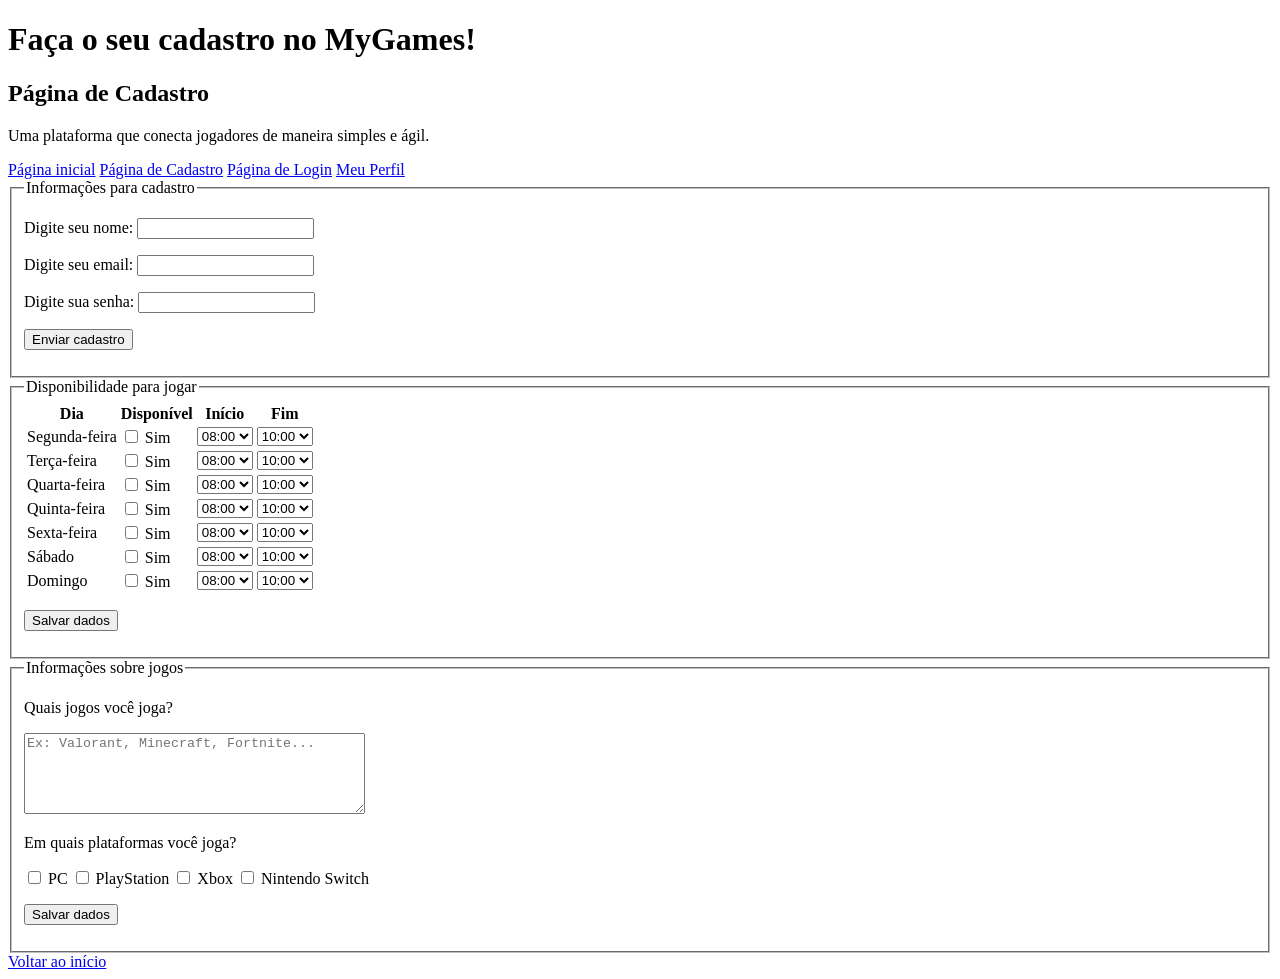
==== cadastro.html @ be4849c3 "feat: adiciona voltar ao inicio ao rodape" ====
<!DOCTYPE html>
<html lang="pt-BR">

<head>
    <meta charset="UTF-8">
    <meta name="viewport" content="width=device-width, initial-scale=1.0">
    <title>MyGames</title>
</head>

<body>
    <header class="cabecalho" id="cabecalho">
        <h1>Faça o seu cadastro no MyGames!</h1>
        <h2>Página de Cadastro</h2>
        <p>Uma plataforma que conecta jogadores de maneira simples e ágil.</p>
        <nav>
            <a href="index.html">Página inicial</a>
            <a href="#cabecalho">Página de Cadastro</a>
            <a href="login.html">Página de Login</a>
            <a href="perfil.html">Meu Perfil</a>
        </nav>
    </header>
    <main>
        <form>

            <fieldset>

                <legend>Informações para cadastro</legend>

                <p>
                    <label for="nome">Digite seu nome:</label>
                    <input id="nome" type="text" required>
                </p>

                <p>
                    <label for="email">Digite seu email:</label>
                    <input id="email" type="email" required>
                </p>

                <p>
                    <label for="senha">Digite sua senha:</label>
                    <input id="senha" type="password" required>
                </p>

                <p>
                    <button type="submit">Enviar cadastro</button>
                </p>
            </fieldset>

            <fieldset>

                <legend>Disponibilidade para jogar</legend>

                <table>

                    <thead>
                        <tr>
                            <th>Dia</th>
                            <th>Disponível</th>
                            <th>Início</th>
                            <th>Fim</th>
                        </tr>
                    </thead>

                    <tbody>

                        <tr>
                            <td>Segunda-feira</td>
                            <td>
                                <input id="segunda" type="checkbox">
                                <label for="segunda">Sim</label>
                            </td>
                            <td>
                                <select>
                                    <option>08:00</option>
                                    <option>10:00</option>
                                    <option>12:00</option>
                                    <option>14:00</option>
                                    <option>16:00</option>
                                    <option>18:00</option>
                                    <option>20:00</option>
                                    <option>22:00</option>
                                </select>
                            </td>
                            <td>
                                <select>
                                    <option>10:00</option>
                                    <option>12:00</option>
                                    <option>14:00</option>
                                    <option>16:00</option>
                                    <option>18:00</option>
                                    <option>20:00</option>
                                    <option>22:00</option>
                                    <option>00:00</option>
                                </select>
                            </td>
                        </tr>

                        <tr>
                            <td>Terça-feira</td>
                            <td>
                                <input id="terca" type="checkbox">
                                <label for="terca">Sim</label>
                            </td>
                            <td>
                                <select>
                                    <option>08:00</option>
                                    <option>10:00</option>
                                    <option>12:00</option>
                                    <option>14:00</option>
                                    <option>16:00</option>
                                    <option>18:00</option>
                                    <option>20:00</option>
                                    <option>22:00</option>
                                </select>
                            </td>
                            <td>
                                <select>
                                    <option>10:00</option>
                                    <option>12:00</option>
                                    <option>14:00</option>
                                    <option>16:00</option>
                                    <option>18:00</option>
                                    <option>20:00</option>
                                    <option>22:00</option>
                                    <option>00:00</option>
                                </select>
                            </td>
                        </tr>

                        <tr>
                            <td>Quarta-feira</td>
                            <td>
                                <input id="quarta" type="checkbox">
                                <label for="quarta">Sim</label>
                            </td>
                            <td>
                                <select>
                                    <option>08:00</option>
                                    <option>10:00</option>
                                    <option>12:00</option>
                                    <option>14:00</option>
                                    <option>16:00</option>
                                    <option>18:00</option>
                                    <option>20:00</option>
                                    <option>22:00</option>
                                </select>
                            </td>
                            <td>
                                <select>
                                    <option>10:00</option>
                                    <option>12:00</option>
                                    <option>14:00</option>
                                    <option>16:00</option>
                                    <option>18:00</option>
                                    <option>20:00</option>
                                    <option>22:00</option>
                                    <option>00:00</option>
                                </select>
                            </td>
                        </tr>

                        <tr>
                            <td>Quinta-feira</td>
                            <td>
                                <input id="quinta" type="checkbox">
                                <label for="quinta">Sim</label>
                            </td>
                            <td>
                                <select>
                                    <option>08:00</option>
                                    <option>10:00</option>
                                    <option>12:00</option>
                                    <option>14:00</option>
                                    <option>16:00</option>
                                    <option>18:00</option>
                                    <option>20:00</option>
                                    <option>22:00</option>
                                </select>
                            </td>
                            <td>
                                <select>
                                    <option>10:00</option>
                                    <option>12:00</option>
                                    <option>14:00</option>
                                    <option>16:00</option>
                                    <option>18:00</option>
                                    <option>20:00</option>
                                    <option>22:00</option>
                                    <option>00:00</option>
                                </select>
                            </td>
                        </tr>

                        <tr>
                            <td>Sexta-feira</td>
                            <td>
                                <input id="sexta" type="checkbox">
                                <label for="sexta">Sim</label>
                            </td>
                            <td>
                                <select>
                                    <option>08:00</option>
                                    <option>10:00</option>
                                    <option>12:00</option>
                                    <option>14:00</option>
                                    <option>16:00</option>
                                    <option>18:00</option>
                                    <option>20:00</option>
                                    <option>22:00</option>
                                </select>
                            </td>
                            <td>
                                <select>
                                    <option>10:00</option>
                                    <option>12:00</option>
                                    <option>14:00</option>
                                    <option>16:00</option>
                                    <option>18:00</option>
                                    <option>20:00</option>
                                    <option>22:00</option>
                                    <option>00:00</option>
                                </select>
                            </td>
                        </tr>

                        <tr>
                            <td>Sábado</td>
                            <td>
                                <input id="sabado" type="checkbox">
                                <label for="sabado">Sim</label>
                            </td>
                            <td>
                                <select>
                                    <option>08:00</option>
                                    <option>10:00</option>
                                    <option>12:00</option>
                                    <option>14:00</option>
                                    <option>16:00</option>
                                    <option>18:00</option>
                                    <option>20:00</option>
                                    <option>22:00</option>
                                </select>
                            </td>
                            <td>
                                <select>
                                    <option>10:00</option>
                                    <option>12:00</option>
                                    <option>14:00</option>
                                    <option>16:00</option>
                                    <option>18:00</option>
                                    <option>20:00</option>
                                    <option>22:00</option>
                                    <option>00:00</option>
                                </select>
                            </td>
                        </tr>

                        <tr>
                            <td>Domingo</td>
                            <td>
                                <input id="domingo" type="checkbox">
                                <label for="domingo">Sim</label>
                            </td>
                            <td>
                                <select>
                                    <option>08:00</option>
                                    <option>10:00</option>
                                    <option>12:00</option>
                                    <option>14:00</option>
                                    <option>16:00</option>
                                    <option>18:00</option>
                                    <option>20:00</option>
                                    <option>22:00</option>
                                </select>
                            </td>
                            <td>
                                <select>
                                    <option>10:00</option>
                                    <option>12:00</option>
                                    <option>14:00</option>
                                    <option>16:00</option>
                                    <option>18:00</option>
                                    <option>20:00</option>
                                    <option>22:00</option>
                                    <option>00:00</option>
                                </select>
                            </td>
                        </tr>

                    </tbody>

                </table>


                <p>
                    <button type="button">Salvar dados</button>
                </p>

            </fieldset>



            <fieldset>

                <legend>Informações sobre jogos</legend>

                <p>
                    <label for="jogos">Quais jogos você joga?</label>
                </p>

                <textarea id="jogos" rows="5" cols="40" placeholder="Ex: Valorant, Minecraft, Fortnite..."></textarea>

                <p>Em quais plataformas você joga?</p>

                <input id="pc" type="checkbox" name="plataforma" value="pc">
                <label for="pc">PC</label>

                <input id="playstation" type="checkbox" name="plataforma" value="playstation">
                <label for="playstation">PlayStation</label>

                <input id="xbox" type="checkbox" name="plataforma" value="xbox">
                <label for="xbox">Xbox</label>

                <input id="switch" type="checkbox" name="plataforma" value="switch">
                <label for="switch">Nintendo Switch</label>

                <p>
                    <button type="button">Salvar dados</button>
                </p>


            </fieldset>


        </form>

    </main>

    <footer>
        <nav>
            <a href="#cabecalho">Voltar ao início</a>
        </nav>


    </footer>
</body>

</html>
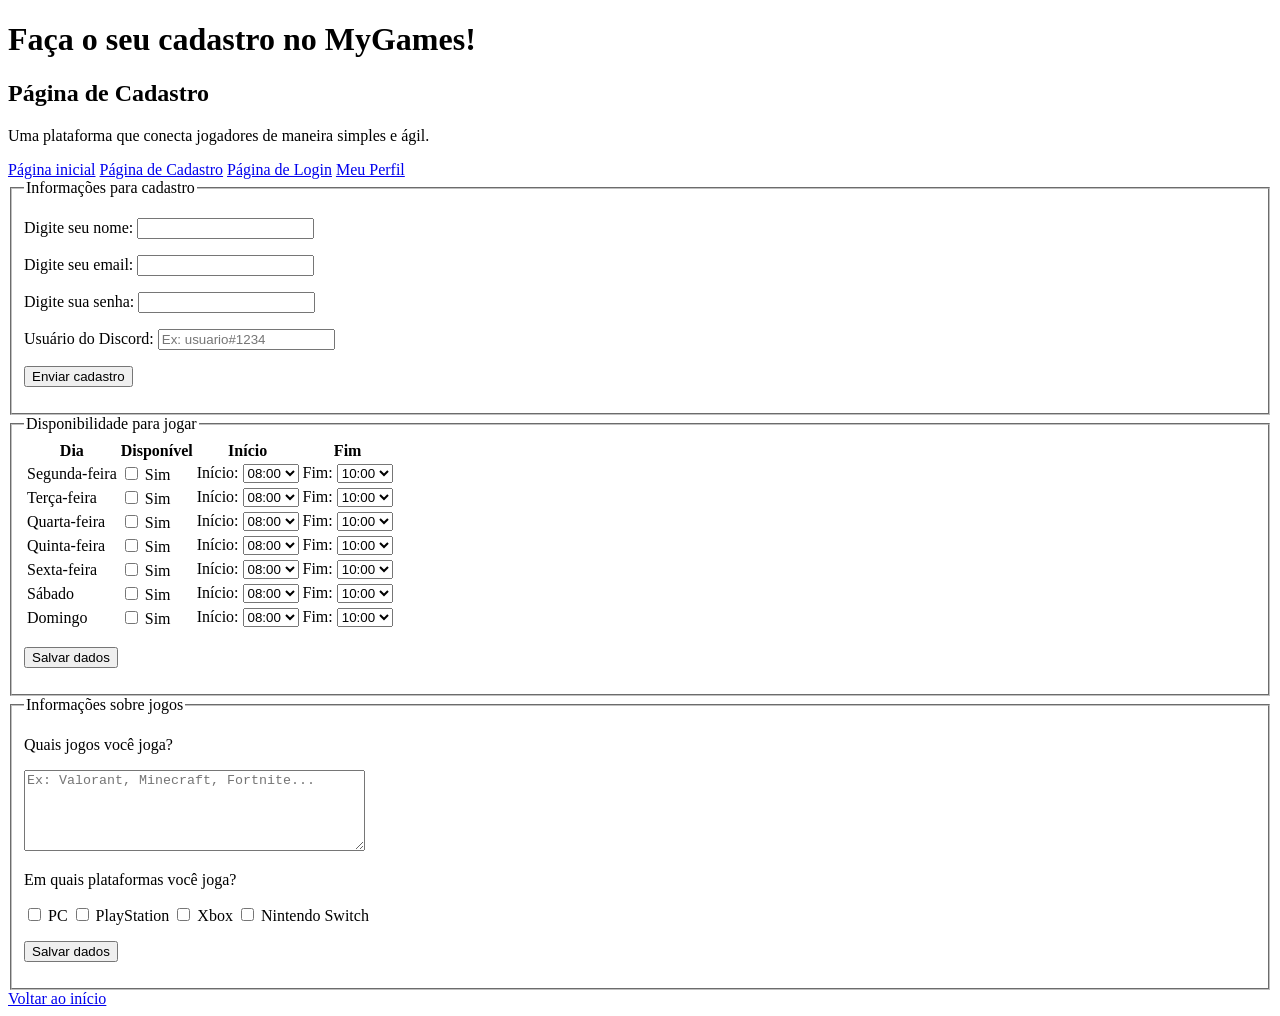
==== commit 2521d88c: "fix: corrige semantica e aprimora formularios" ====
--- a/cadastro.html
+++ b/cadastro.html
@@ -28,17 +28,23 @@
 
                 <p>
                     <label for="nome">Digite seu nome:</label>
-                    <input id="nome" type="text" required>
+                    <input id="nome" name="nome" type="text" required>
                 </p>
 
                 <p>
                     <label for="email">Digite seu email:</label>
-                    <input id="email" type="email" required>
+                    <input id="email" name="email" type="email" required>
                 </p>
 
                 <p>
                     <label for="senha">Digite sua senha:</label>
-                    <input id="senha" type="password" required>
+                    <input id="senha" name="senha" type="password" required>
+                </p>
+
+                <!-- CORREÇÃO: campo de Discord adicionado, pois aparece na listagem e no perfil -->
+                <p>
+                    <label for="discord">Usuário do Discord:</label>
+                    <input id="discord" name="discord" type="text" placeholder="Ex: usuario#1234">
                 </p>
 
                 <p>
@@ -66,23 +72,26 @@
                         <tr>
                             <td>Segunda-feira</td>
                             <td>
-                                <input id="segunda" type="checkbox">
+                                <input id="segunda" name="segunda" type="checkbox">
                                 <label for="segunda">Sim</label>
                             </td>
                             <td>
-                                <select>
-                                    <option>08:00</option>
-                                    <option>10:00</option>
-                                    <option>12:00</option>
-                                    <option>14:00</option>
-                                    <option>16:00</option>
-                                    <option>18:00</option>
-                                    <option>20:00</option>
-                                    <option>22:00</option>
-                                </select>
-                            </td>
-                            <td>
-                                <select>
+                                <!-- CORREÇÃO: label e id únicos para cada select de início/fim -->
+                                <label for="segunda-inicio">Início:</label>
+                                <select id="segunda-inicio" name="segunda-inicio">
+                                    <option>08:00</option>
+                                    <option>10:00</option>
+                                    <option>12:00</option>
+                                    <option>14:00</option>
+                                    <option>16:00</option>
+                                    <option>18:00</option>
+                                    <option>20:00</option>
+                                    <option>22:00</option>
+                                </select>
+                            </td>
+                            <td>
+                                <label for="segunda-fim">Fim:</label>
+                                <select id="segunda-fim" name="segunda-fim">
                                     <option>10:00</option>
                                     <option>12:00</option>
                                     <option>14:00</option>
@@ -98,23 +107,25 @@
                         <tr>
                             <td>Terça-feira</td>
                             <td>
-                                <input id="terca" type="checkbox">
+                                <input id="terca" name="terca" type="checkbox">
                                 <label for="terca">Sim</label>
                             </td>
                             <td>
-                                <select>
-                                    <option>08:00</option>
-                                    <option>10:00</option>
-                                    <option>12:00</option>
-                                    <option>14:00</option>
-                                    <option>16:00</option>
-                                    <option>18:00</option>
-                                    <option>20:00</option>
-                                    <option>22:00</option>
-                                </select>
-                            </td>
-                            <td>
-                                <select>
+                                <label for="terca-inicio">Início:</label>
+                                <select id="terca-inicio" name="terca-inicio">
+                                    <option>08:00</option>
+                                    <option>10:00</option>
+                                    <option>12:00</option>
+                                    <option>14:00</option>
+                                    <option>16:00</option>
+                                    <option>18:00</option>
+                                    <option>20:00</option>
+                                    <option>22:00</option>
+                                </select>
+                            </td>
+                            <td>
+                                <label for="terca-fim">Fim:</label>
+                                <select id="terca-fim" name="terca-fim">
                                     <option>10:00</option>
                                     <option>12:00</option>
                                     <option>14:00</option>
@@ -130,23 +141,25 @@
                         <tr>
                             <td>Quarta-feira</td>
                             <td>
-                                <input id="quarta" type="checkbox">
+                                <input id="quarta" name="quarta" type="checkbox">
                                 <label for="quarta">Sim</label>
                             </td>
                             <td>
-                                <select>
-                                    <option>08:00</option>
-                                    <option>10:00</option>
-                                    <option>12:00</option>
-                                    <option>14:00</option>
-                                    <option>16:00</option>
-                                    <option>18:00</option>
-                                    <option>20:00</option>
-                                    <option>22:00</option>
-                                </select>
-                            </td>
-                            <td>
-                                <select>
+                                <label for="quarta-inicio">Início:</label>
+                                <select id="quarta-inicio" name="quarta-inicio">
+                                    <option>08:00</option>
+                                    <option>10:00</option>
+                                    <option>12:00</option>
+                                    <option>14:00</option>
+                                    <option>16:00</option>
+                                    <option>18:00</option>
+                                    <option>20:00</option>
+                                    <option>22:00</option>
+                                </select>
+                            </td>
+                            <td>
+                                <label for="quarta-fim">Fim:</label>
+                                <select id="quarta-fim" name="quarta-fim">
                                     <option>10:00</option>
                                     <option>12:00</option>
                                     <option>14:00</option>
@@ -162,23 +175,25 @@
                         <tr>
                             <td>Quinta-feira</td>
                             <td>
-                                <input id="quinta" type="checkbox">
+                                <input id="quinta" name="quinta" type="checkbox">
                                 <label for="quinta">Sim</label>
                             </td>
                             <td>
-                                <select>
-                                    <option>08:00</option>
-                                    <option>10:00</option>
-                                    <option>12:00</option>
-                                    <option>14:00</option>
-                                    <option>16:00</option>
-                                    <option>18:00</option>
-                                    <option>20:00</option>
-                                    <option>22:00</option>
-                                </select>
-                            </td>
-                            <td>
-                                <select>
+                                <label for="quinta-inicio">Início:</label>
+                                <select id="quinta-inicio" name="quinta-inicio">
+                                    <option>08:00</option>
+                                    <option>10:00</option>
+                                    <option>12:00</option>
+                                    <option>14:00</option>
+                                    <option>16:00</option>
+                                    <option>18:00</option>
+                                    <option>20:00</option>
+                                    <option>22:00</option>
+                                </select>
+                            </td>
+                            <td>
+                                <label for="quinta-fim">Fim:</label>
+                                <select id="quinta-fim" name="quinta-fim">
                                     <option>10:00</option>
                                     <option>12:00</option>
                                     <option>14:00</option>
@@ -194,23 +209,25 @@
                         <tr>
                             <td>Sexta-feira</td>
                             <td>
-                                <input id="sexta" type="checkbox">
+                                <input id="sexta" name="sexta" type="checkbox">
                                 <label for="sexta">Sim</label>
                             </td>
                             <td>
-                                <select>
-                                    <option>08:00</option>
-                                    <option>10:00</option>
-                                    <option>12:00</option>
-                                    <option>14:00</option>
-                                    <option>16:00</option>
-                                    <option>18:00</option>
-                                    <option>20:00</option>
-                                    <option>22:00</option>
-                                </select>
-                            </td>
-                            <td>
-                                <select>
+                                <label for="sexta-inicio">Início:</label>
+                                <select id="sexta-inicio" name="sexta-inicio">
+                                    <option>08:00</option>
+                                    <option>10:00</option>
+                                    <option>12:00</option>
+                                    <option>14:00</option>
+                                    <option>16:00</option>
+                                    <option>18:00</option>
+                                    <option>20:00</option>
+                                    <option>22:00</option>
+                                </select>
+                            </td>
+                            <td>
+                                <label for="sexta-fim">Fim:</label>
+                                <select id="sexta-fim" name="sexta-fim">
                                     <option>10:00</option>
                                     <option>12:00</option>
                                     <option>14:00</option>
@@ -226,23 +243,25 @@
                         <tr>
                             <td>Sábado</td>
                             <td>
-                                <input id="sabado" type="checkbox">
+                                <input id="sabado" name="sabado" type="checkbox">
                                 <label for="sabado">Sim</label>
                             </td>
                             <td>
-                                <select>
-                                    <option>08:00</option>
-                                    <option>10:00</option>
-                                    <option>12:00</option>
-                                    <option>14:00</option>
-                                    <option>16:00</option>
-                                    <option>18:00</option>
-                                    <option>20:00</option>
-                                    <option>22:00</option>
-                                </select>
-                            </td>
-                            <td>
-                                <select>
+                                <label for="sabado-inicio">Início:</label>
+                                <select id="sabado-inicio" name="sabado-inicio">
+                                    <option>08:00</option>
+                                    <option>10:00</option>
+                                    <option>12:00</option>
+                                    <option>14:00</option>
+                                    <option>16:00</option>
+                                    <option>18:00</option>
+                                    <option>20:00</option>
+                                    <option>22:00</option>
+                                </select>
+                            </td>
+                            <td>
+                                <label for="sabado-fim">Fim:</label>
+                                <select id="sabado-fim" name="sabado-fim">
                                     <option>10:00</option>
                                     <option>12:00</option>
                                     <option>14:00</option>
@@ -258,23 +277,25 @@
                         <tr>
                             <td>Domingo</td>
                             <td>
-                                <input id="domingo" type="checkbox">
+                                <input id="domingo" name="domingo" type="checkbox">
                                 <label for="domingo">Sim</label>
                             </td>
                             <td>
-                                <select>
-                                    <option>08:00</option>
-                                    <option>10:00</option>
-                                    <option>12:00</option>
-                                    <option>14:00</option>
-                                    <option>16:00</option>
-                                    <option>18:00</option>
-                                    <option>20:00</option>
-                                    <option>22:00</option>
-                                </select>
-                            </td>
-                            <td>
-                                <select>
+                                <label for="domingo-inicio">Início:</label>
+                                <select id="domingo-inicio" name="domingo-inicio">
+                                    <option>08:00</option>
+                                    <option>10:00</option>
+                                    <option>12:00</option>
+                                    <option>14:00</option>
+                                    <option>16:00</option>
+                                    <option>18:00</option>
+                                    <option>20:00</option>
+                                    <option>22:00</option>
+                                </select>
+                            </td>
+                            <td>
+                                <label for="domingo-fim">Fim:</label>
+                                <select id="domingo-fim" name="domingo-fim">
                                     <option>10:00</option>
                                     <option>12:00</option>
                                     <option>14:00</option>
@@ -291,15 +312,12 @@
 
                 </table>
 
-
                 <p>
                     <button type="button">Salvar dados</button>
                 </p>
 
             </fieldset>
 
-
-
             <fieldset>
 
                 <legend>Informações sobre jogos</legend>
@@ -308,7 +326,8 @@
                     <label for="jogos">Quais jogos você joga?</label>
                 </p>
 
-                <textarea id="jogos" rows="5" cols="40" placeholder="Ex: Valorant, Minecraft, Fortnite..."></textarea>
+                <!-- CORREÇÃO: atributo name adicionado ao textarea -->
+                <textarea id="jogos" name="jogos" rows="5" cols="40" placeholder="Ex: Valorant, Minecraft, Fortnite..."></textarea>
 
                 <p>Em quais plataformas você joga?</p>
 
@@ -328,9 +347,7 @@
                     <button type="button">Salvar dados</button>
                 </p>
 
-
             </fieldset>
-
 
         </form>
 
@@ -340,8 +357,6 @@
         <nav>
             <a href="#cabecalho">Voltar ao início</a>
         </nav>
-
-
     </footer>
 </body>
 
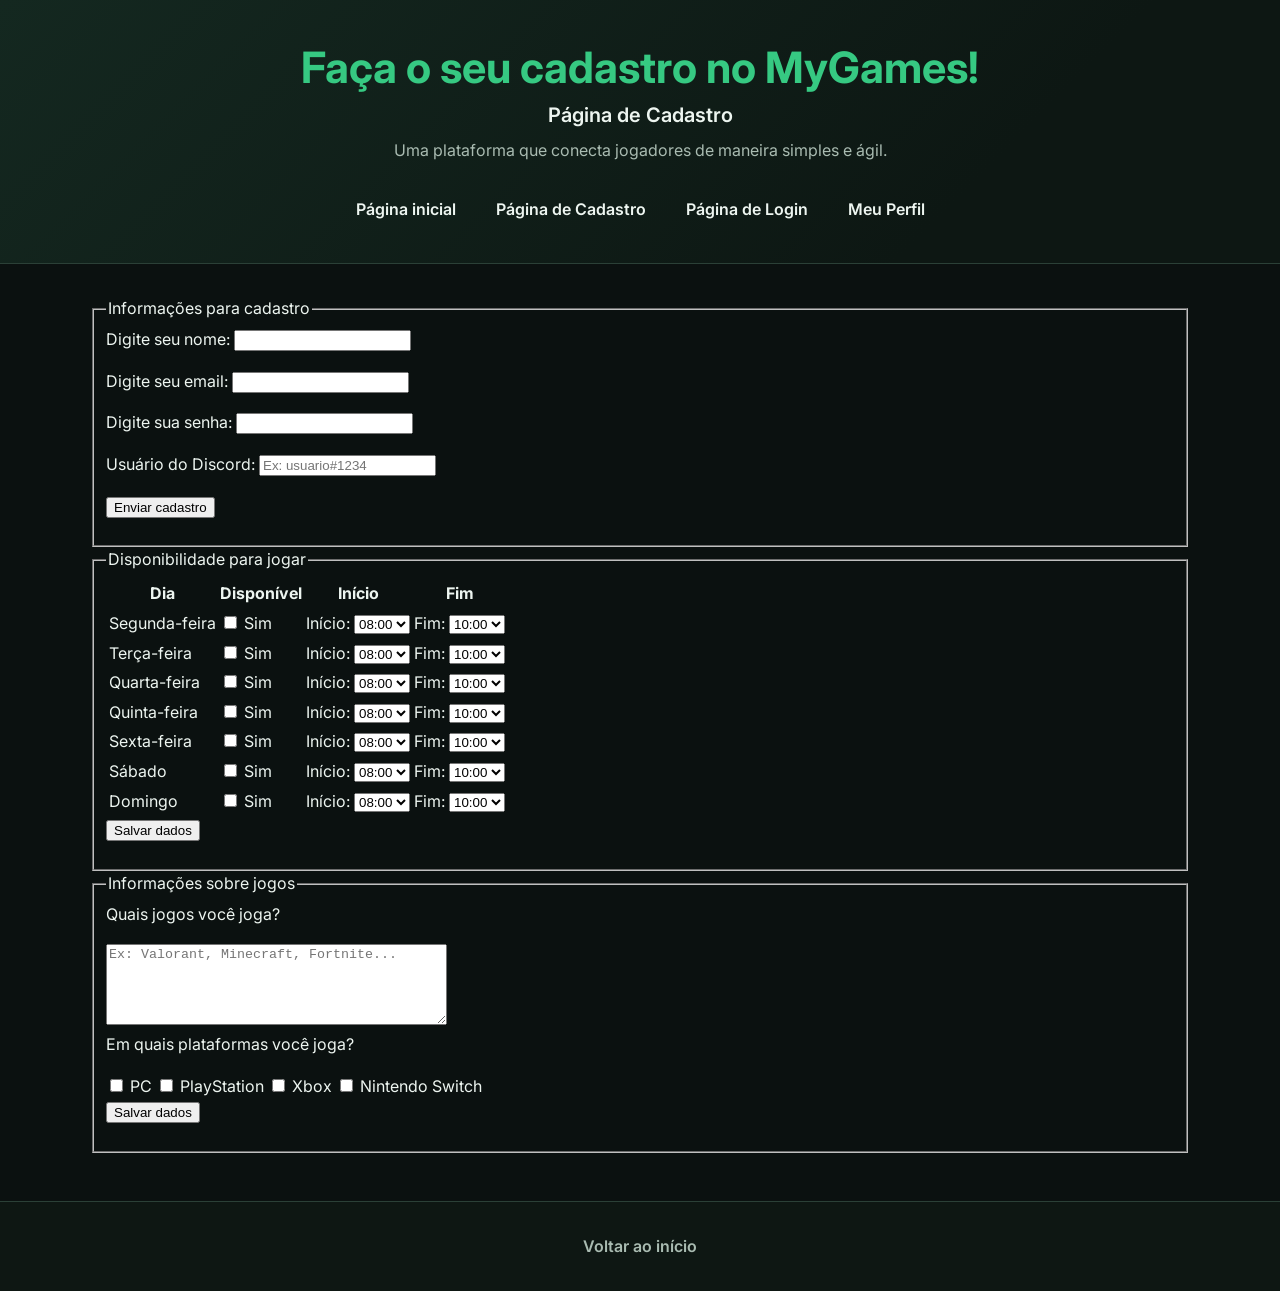
==== commit e0835de1: "style: define identidade visual do MyGames" ====
--- a/cadastro.html
+++ b/cadastro.html
@@ -5,6 +5,7 @@
     <meta charset="UTF-8">
     <meta name="viewport" content="width=device-width, initial-scale=1.0">
     <title>MyGames</title>
+    <link rel="stylesheet" href="assets/css/style.css">
 </head>
 
 <body>
--- a/assets/css/style.css
+++ b/assets/css/style.css
@@ -0,0 +1,113 @@
+
+@import url("https://fonts.googleapis.com/css2?family=Inter:wght@400;500;600;700;800&display=swap");
+
+:root {
+    --fundo: #0b1110;
+    --superficie: #121c19;
+    --superficie-clara: #192722;
+    --borda: #2b4037;
+    --texto: #edf5f0;
+    --texto-secundario: #a9bbb1;
+    --verde: #36c982;
+    --verde-escuro: #1f8b5b;
+    --vermelho: #ef6464;
+    --largura: 1100px;
+}
+
+* {
+    box-sizing: border-box;
+}
+
+html {
+    scroll-behavior: smooth;
+}
+
+body {
+    margin: 0;
+    background: var(--fundo);
+    color: var(--texto);
+    font-family: "Inter", Arial, sans-serif;
+    font-size: 16px;
+    line-height: 1.6;
+}
+
+header.cabecalho {
+    padding: 42px 24px 30px;
+    background: linear-gradient(135deg, #142820, #0d1713 75%);
+    border-bottom: 1px solid var(--borda);
+    text-align: center;
+}
+
+header h1 {
+    margin: 0 0 8px;
+    color: var(--verde);
+    font-size: clamp(1.8rem, 4vw, 2.7rem);
+    line-height: 1.2;
+}
+
+header h2 {
+    margin: 0 0 10px;
+    font-size: 1.25rem;
+    font-weight: 600;
+}
+
+header p {
+    margin: 0 auto 24px;
+    max-width: 620px;
+    color: var(--texto-secundario);
+}
+
+nav {
+    display: flex;
+    justify-content: center;
+    align-items: center;
+    flex-wrap: wrap;
+    gap: 10px;
+}
+
+nav a {
+    display: inline-block;
+    padding: 9px 14px;
+    border: 1px solid transparent;
+    border-radius: 8px;
+    color: var(--texto);
+    text-decoration: none;
+    font-weight: 600;
+    transition: background-color 0.2s, color 0.2s, border-color 0.2s;
+}
+
+main {
+    width: min(var(--largura), calc(100% - 40px));
+    margin: 32px auto 48px;
+}
+
+main > section {
+    margin-bottom: 34px;
+}
+
+h2 {
+    margin: 0 0 18px;
+    font-size: 1.45rem;
+    line-height: 1.3;
+}
+
+h3 {
+    margin: 0 0 12px;
+    font-size: 1.2rem;
+    color: var(--verde);
+}
+
+p {
+    margin-top: 0;
+}
+
+footer {
+    padding: 22px 20px;
+    border-top: 1px solid var(--borda);
+    background: #0e1713;
+    text-align: center;
+}
+
+footer nav a {
+    color: var(--texto-secundario);
+}
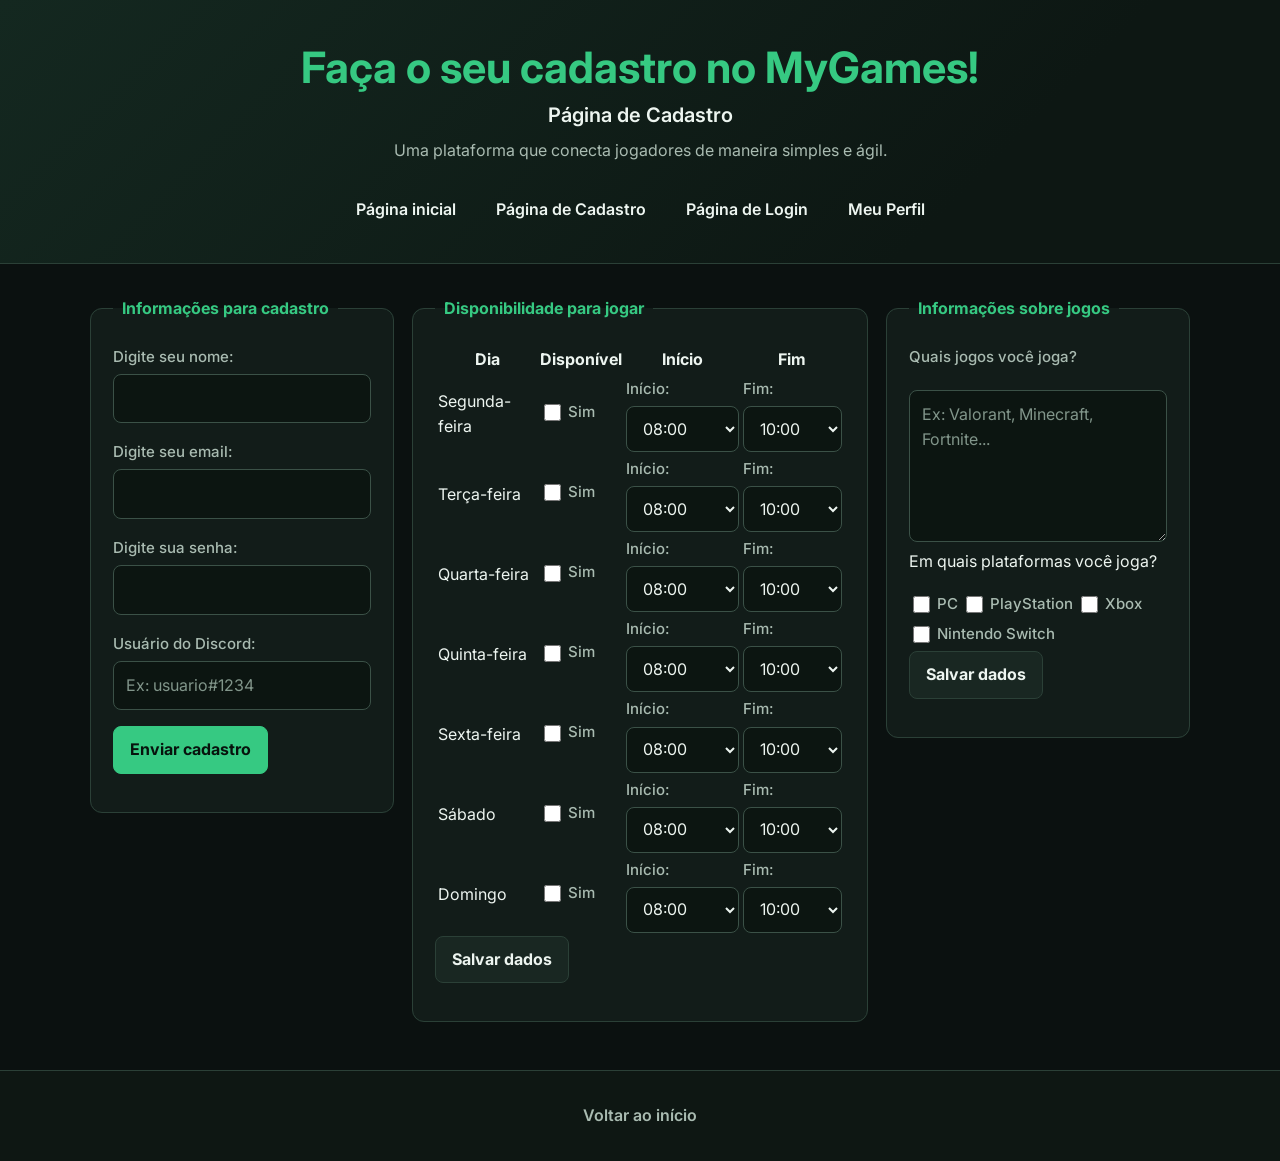
==== commit 3374930a: "style: estiliza formulários e controles" ====
--- a/cadastro.html
+++ b/cadastro.html
@@ -53,7 +53,7 @@
                 </p>
             </fieldset>
 
-            <fieldset>
+            <fieldset class = "disponibilidade">
 
                 <legend>Disponibilidade para jogar</legend>
 
--- a/assets/css/style.css
+++ b/assets/css/style.css
@@ -111,3 +111,115 @@
 footer nav a {
     color: var(--texto-secundario);
 }
+
+form {
+    display: grid;
+    grid-template-columns: repeat(auto-fit, minmax(min(100%, 260px), 1fr));
+    gap: 18px;
+    align-items: start;
+}
+
+fieldset {
+    min-width: 0;
+    margin: 0 0 20px;
+    padding: 22px;
+    border: 1px solid var(--borda);
+    border-radius: 12px;
+    background: var(--superficie);
+}
+
+form fieldset {
+    margin: 0;
+}
+
+legend {
+    padding: 0 9px;
+    color: var(--verde);
+    font-weight: 700;
+}
+
+label {
+    display: inline-block;
+    margin-bottom: 5px;
+    color: var(--texto-secundario);
+    font-size: 0.94rem;
+    font-weight: 500;
+}
+
+input:not([type="checkbox"]):not([type="radio"]),
+select,
+textarea {
+    width: 100%;
+    min-width: 0;
+    padding: 11px 12px;
+    border: 1px solid #3b5147;
+    border-radius: 8px;
+    background: #0c1511;
+    color: var(--texto);
+    font: inherit;
+}
+
+input[type="checkbox"],
+input[type="radio"] {
+    width: 17px;
+    height: 17px;
+    accent-color: var(--verde);
+    vertical-align: middle;
+}
+
+textarea {
+    min-height: 120px;
+    resize: vertical;
+}
+
+input::placeholder,
+textarea::placeholder {
+    color: #81958a;
+}
+
+button {
+    display: inline-block;
+    max-width: 100%;
+    padding: 10px 16px;
+    border: 1px solid var(--verde);
+    border-radius: 8px;
+    background: var(--verde);
+    color: #07130d;
+    font: inherit;
+    font-weight: 700;
+    cursor: pointer;
+    transition: background-color 0.2s, border-color 0.2s, transform 0.2s;
+}
+
+button + button {
+    margin-left: 7px;
+}
+
+button[type="button"] {
+    background: var(--superficie-clara);
+    color: var(--texto);
+    border-color: var(--borda);
+}
+
+#login {
+    display: block;
+    max-width: 560px;
+    margin: 0 auto;
+}
+
+#login fieldset {
+    padding: 28px;
+}
+
+#login p:last-child {
+    margin-bottom: 0;
+}
+
+#login button,
+#login p:last-child button {
+    width: 100%;
+}
+
+main form {
+    grid-template-columns: 1fr 1.5fr 1fr;
+}
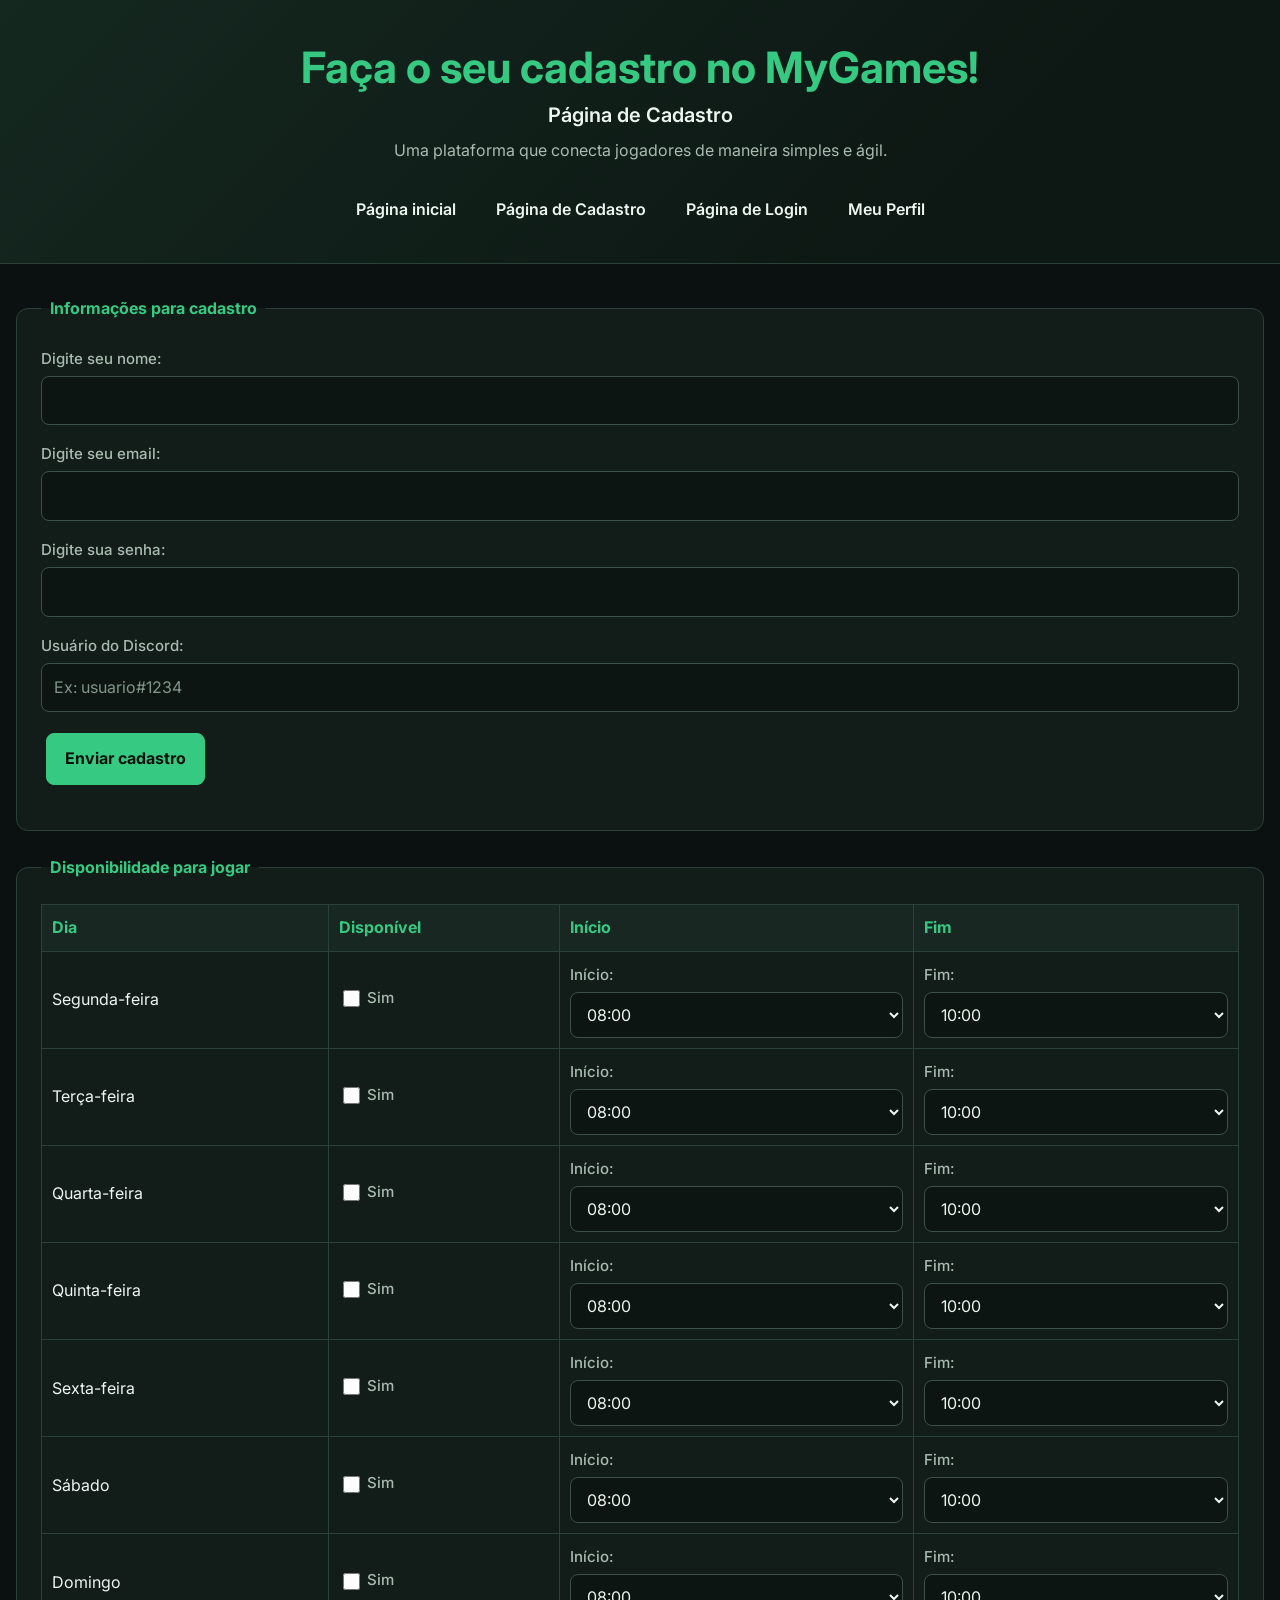
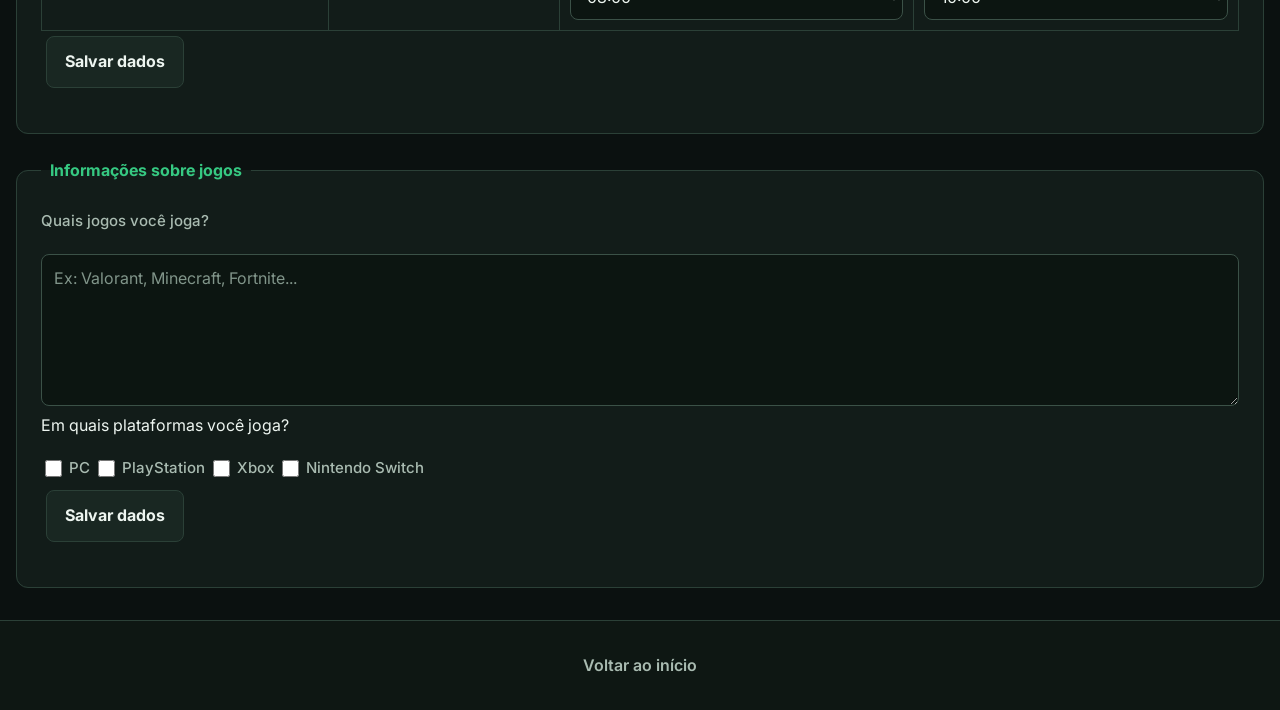
==== commit edafe327: "feat: aprimora responsividade e elementos visuais" ====
--- a/cadastro.html
+++ b/cadastro.html
@@ -42,7 +42,7 @@
                     <input id="senha" name="senha" type="password" required>
                 </p>
 
-                <!-- CORREÇÃO: campo de Discord adicionado, pois aparece na listagem e no perfil -->
+
                 <p>
                     <label for="discord">Usuário do Discord:</label>
                     <input id="discord" name="discord" type="text" placeholder="Ex: usuario#1234">
@@ -53,7 +53,7 @@
                 </p>
             </fieldset>
 
-            <fieldset class = "disponibilidade">
+            <fieldset class="disponibilidade">
 
                 <legend>Disponibilidade para jogar</legend>
 
@@ -77,7 +77,7 @@
                                 <label for="segunda">Sim</label>
                             </td>
                             <td>
-                                <!-- CORREÇÃO: label e id únicos para cada select de início/fim -->
+
                                 <label for="segunda-inicio">Início:</label>
                                 <select id="segunda-inicio" name="segunda-inicio">
                                     <option>08:00</option>
@@ -327,8 +327,9 @@
                     <label for="jogos">Quais jogos você joga?</label>
                 </p>
 
-                <!-- CORREÇÃO: atributo name adicionado ao textarea -->
-                <textarea id="jogos" name="jogos" rows="5" cols="40" placeholder="Ex: Valorant, Minecraft, Fortnite..."></textarea>
+
+                <textarea id="jogos" name="jogos" rows="5" cols="40"
+                    placeholder="Ex: Valorant, Minecraft, Fortnite..."></textarea>
 
                 <p>Em quais plataformas você joga?</p>
 
--- a/assets/css/style.css
+++ b/assets/css/style.css
@@ -1,4 +1,3 @@
-
 @import url("https://fonts.googleapis.com/css2?family=Inter:wght@400;500;600;700;800&display=swap");
 
 :root {
@@ -20,10 +19,14 @@
 
 html {
     scroll-behavior: smooth;
+    scroll-padding-top: 20px;
 }
 
 body {
     margin: 0;
+    width: 100%;
+    min-width: 0;
+    overflow-x: hidden;
     background: var(--fundo);
     color: var(--texto);
     font-family: "Inter", Arial, sans-serif;
@@ -41,8 +44,9 @@
 header h1 {
     margin: 0 0 8px;
     color: var(--verde);
-    font-size: clamp(1.8rem, 4vw, 2.7rem);
+    font-size: clamp(1.65rem, 4vw, 2.7rem);
     line-height: 1.2;
+    overflow-wrap: anywhere;
 }
 
 header h2 {
@@ -73,12 +77,37 @@
     color: var(--texto);
     text-decoration: none;
     font-weight: 600;
-    transition: background-color 0.2s, color 0.2s, border-color 0.2s;
+    transition: background-color 0.2s, color 0.2s, border-color 0.2s, transform 0.2s;
+}
+
+nav a:hover {
+    background: var(--superficie-clara);
+    border-color: var(--verde);
+    color: var(--verde);
+}
+
+nav a:active {
+    transform: scale(0.97);
+    background: var(--verde-escuro);
+    color: var(--texto);
+}
+
+nav a:focus-visible,
+button:focus-visible,
+.botao:focus-visible,
+summary:focus-visible,
+input:focus-visible,
+select:focus-visible,
+textarea:focus-visible {
+    outline: 3px solid var(--verde);
+    outline-offset: 3px;
 }
 
 main {
-    width: min(var(--largura), calc(100% - 40px));
-    margin: 32px auto 48px;
+    width: 100%;
+    max-width: 1600px;
+    padding: 0 16px;
+    margin: 32px auto;
 }
 
 main > section {
@@ -99,6 +128,7 @@
 
 p {
     margin-top: 0;
+    overflow-wrap: anywhere;
 }
 
 footer {
@@ -114,8 +144,10 @@
 
 form {
     display: grid;
-    grid-template-columns: repeat(auto-fit, minmax(min(100%, 260px), 1fr));
-    gap: 18px;
+    grid-template-columns: minmax(0, 1fr);
+    gap: 24px;
+    width: 100%;
+    min-width: 0;
     align-items: start;
 }
 
@@ -129,10 +161,14 @@
 }
 
 form fieldset {
+    width: 100%;
+    min-width: 0;
     margin: 0;
+    padding: 24px;
 }
 
 legend {
+    max-width: 100%;
     padding: 0 9px;
     color: var(--verde);
     font-weight: 700;
@@ -151,6 +187,7 @@
 textarea {
     width: 100%;
     min-width: 0;
+    max-width: 100%;
     padding: 11px 12px;
     border: 1px solid #3b5147;
     border-radius: 8px;
@@ -177,34 +214,53 @@
     color: #81958a;
 }
 
-button {
+button,
+.botao {
     display: inline-block;
     max-width: 100%;
-    padding: 10px 16px;
+    margin: 5px;
+    padding: 12px 18px;
     border: 1px solid var(--verde);
     border-radius: 8px;
     background: var(--verde);
     color: #07130d;
     font: inherit;
     font-weight: 700;
+    text-align: center;
+    text-decoration: none;
     cursor: pointer;
-    transition: background-color 0.2s, border-color 0.2s, transform 0.2s;
-}
-
-button + button {
-    margin-left: 7px;
-}
-
-button[type="button"] {
+    transition: background-color 0.2s, border-color 0.2s, color 0.2s, transform 0.2s, filter 0.2s;
+}
+
+button:hover,
+.botao:hover {
+    filter: brightness(1.1);
+    transform: translateY(-1px);
+}
+
+button:active,
+.botao:active {
+    transform: translateY(1px) scale(0.98);
+    filter: brightness(0.92);
+}
+
+button[type="button"],
+.botao-secundario {
     background: var(--superficie-clara);
     color: var(--texto);
     border-color: var(--borda);
+}
+
+.botao-secundario:hover {
+    border-color: var(--verde);
+    color: var(--verde);
 }
 
 #login {
     display: block;
     max-width: 560px;
     margin: 0 auto;
+    width: 100%;
 }
 
 #login fieldset {
@@ -220,6 +276,306 @@
     width: 100%;
 }
 
-main form {
-    grid-template-columns: 1fr 1.5fr 1fr;
-}
+#jogadores {
+    display: grid;
+    grid-template-columns: repeat(2, minmax(0, 1fr));
+    gap: 20px;
+}
+
+#jogadores h2 {
+    grid-column: 1 / -1;
+    margin-bottom: 0;
+}
+
+.cartao-jogador {
+    min-width: 0;
+    margin: 0;
+    padding: 22px;
+    border: 1px solid var(--borda);
+    border-radius: 12px;
+    background: var(--superficie);
+}
+
+.cartao-jogador p:last-of-type {
+    margin-bottom: 12px;
+}
+
+.acoes {
+    display: flex;
+    flex-wrap: wrap;
+    align-items: center;
+    gap: 8px;
+}
+
+.acoes button,
+.acoes .botao {
+    margin: 0;
+}
+
+.detalhes-jogadores {
+    display: grid;
+    gap: 14px;
+}
+
+.detalhes-jogadores h2 {
+    margin-bottom: 0;
+}
+
+details {
+    min-width: 0;
+    border: 1px solid var(--borda);
+    border-radius: 10px;
+    background: var(--superficie);
+}
+
+details summary {
+    padding: 14px 18px;
+    color: var(--verde);
+    font-weight: 700;
+    cursor: pointer;
+}
+
+details summary:hover {
+    background: var(--superficie-clara);
+}
+
+.conteudo-detalhes {
+    padding: 4px 18px 16px;
+    border-top: 1px solid var(--borda);
+}
+
+.conteudo-detalhes p:last-child {
+    margin-bottom: 0;
+}
+
+.disponibilidade {
+    display: grid;
+    justify-content: stretch;
+}
+
+table {
+    width: 100%;
+    border-collapse: collapse;
+    color: var(--texto);
+}
+
+th,
+td {
+    padding: 10px;
+    border: 1px solid var(--borda);
+    text-align: left;
+}
+
+th {
+    background: var(--superficie-clara);
+    color: var(--verde);
+}
+
+.tabela-responsiva {
+    width: 100%;
+    overflow-x: auto;
+}
+
+.pagina-perfil > fieldset {
+    margin-bottom: 22px;
+}
+
+.dados-perfil {
+    margin-bottom: 16px;
+}
+
+.dados-perfil p {
+    margin-bottom: 8px;
+}
+
+.dados-perfil strong {
+    color: var(--texto);
+}
+
+.area-edicao {
+    margin-top: 12px;
+    background: #0e1713;
+}
+
+.area-edicao summary {
+    display: inline-block;
+    margin: 10px;
+    padding: 10px 16px;
+    border: 1px solid var(--verde-escuro);
+    border-radius: 8px;
+    background: var(--superficie-clara);
+    color: var(--verde);
+    list-style-position: inside;
+}
+
+.form-edicao {
+    padding: 18px;
+    border-top: 1px solid var(--borda);
+}
+
+.form-edicao p {
+    margin-bottom: 14px;
+}
+
+.botao-acao,
+.botao-editar {
+    background: #20382d;
+    color: #8ce8b8;
+    border-color: #347b58;
+}
+
+.botao-salvar {
+    background: var(--verde);
+    color: #07130d;
+    border-color: var(--verde);
+}
+
+.botao-cancelar {
+    background: #29332e;
+    color: var(--texto);
+    border-color: #53635a;
+}
+
+.botao-excluir {
+    background: #4a2022;
+    color: #ffdada;
+    border-color: var(--vermelho);
+}
+
+.botao-excluir:hover {
+    background: #702b30;
+    border-color: #ff8585;
+}
+
+.opcoes-checkbox {
+    display: flex;
+    flex-wrap: wrap;
+    gap: 12px 20px;
+    margin-bottom: 18px;
+}
+
+.opcoes-checkbox label {
+    display: flex;
+    align-items: center;
+    gap: 7px;
+}
+
+.grade-horarios {
+    display: grid;
+    grid-template-columns: repeat(2, minmax(0, 1fr));
+    gap: 12px;
+}
+
+.grade-horarios p {
+    min-width: 0;
+}
+
+.zona-perigo {
+    border-color: #71383b;
+}
+
+.zona-perigo legend {
+    color: #ff8585;
+}
+
+.zona-perigo p {
+    color: #e7b9b9;
+}
+
+@media (max-width: 700px) {
+    #jogadores {
+        grid-template-columns: minmax(0, 1fr);
+    }
+
+    .grade-horarios {
+        grid-template-columns: minmax(0, 1fr);
+    }
+}
+
+@media (max-width: 559px) {
+    header.cabecalho {
+        padding: 30px 14px 22px;
+    }
+
+    nav {
+        gap: 6px;
+    }
+
+    nav a {
+        padding: 8px 10px;
+        font-size: 0.92rem;
+    }
+
+    main {
+        width: 100%;
+        margin: 20px auto;
+        padding: 0 12px;
+    }
+
+    main form {
+        gap: 14px;
+    }
+
+    main form > fieldset,
+    fieldset {
+        padding: 14px 12px;
+    }
+
+    #login fieldset {
+        padding: 14px 12px;
+    }
+
+    #jogadores {
+        gap: 14px;
+    }
+
+    .cartao-jogador {
+        padding: 16px;
+    }
+
+    button,
+    .botao {
+        padding: 10px 12px;
+        font-size: 0.94rem;
+    }
+
+    th,
+    td {
+        padding: 8px 6px;
+        font-size: 0.9rem;
+    }
+}
+
+@media (max-width: 360px) {
+    body {
+        font-size: 15px;
+    }
+
+    header.cabecalho {
+        padding-right: 10px;
+        padding-left: 10px;
+    }
+
+    main {
+        padding-right: 8px;
+        padding-left: 8px;
+    }
+
+    nav a {
+        padding: 7px 8px;
+        font-size: 0.85rem;
+    }
+
+    fieldset {
+        padding: 12px 9px;
+    }
+
+    .acoes {
+        align-items: stretch;
+    }
+
+    .acoes button,
+    .acoes .botao {
+        flex: 1 1 100%;
+    }
+}
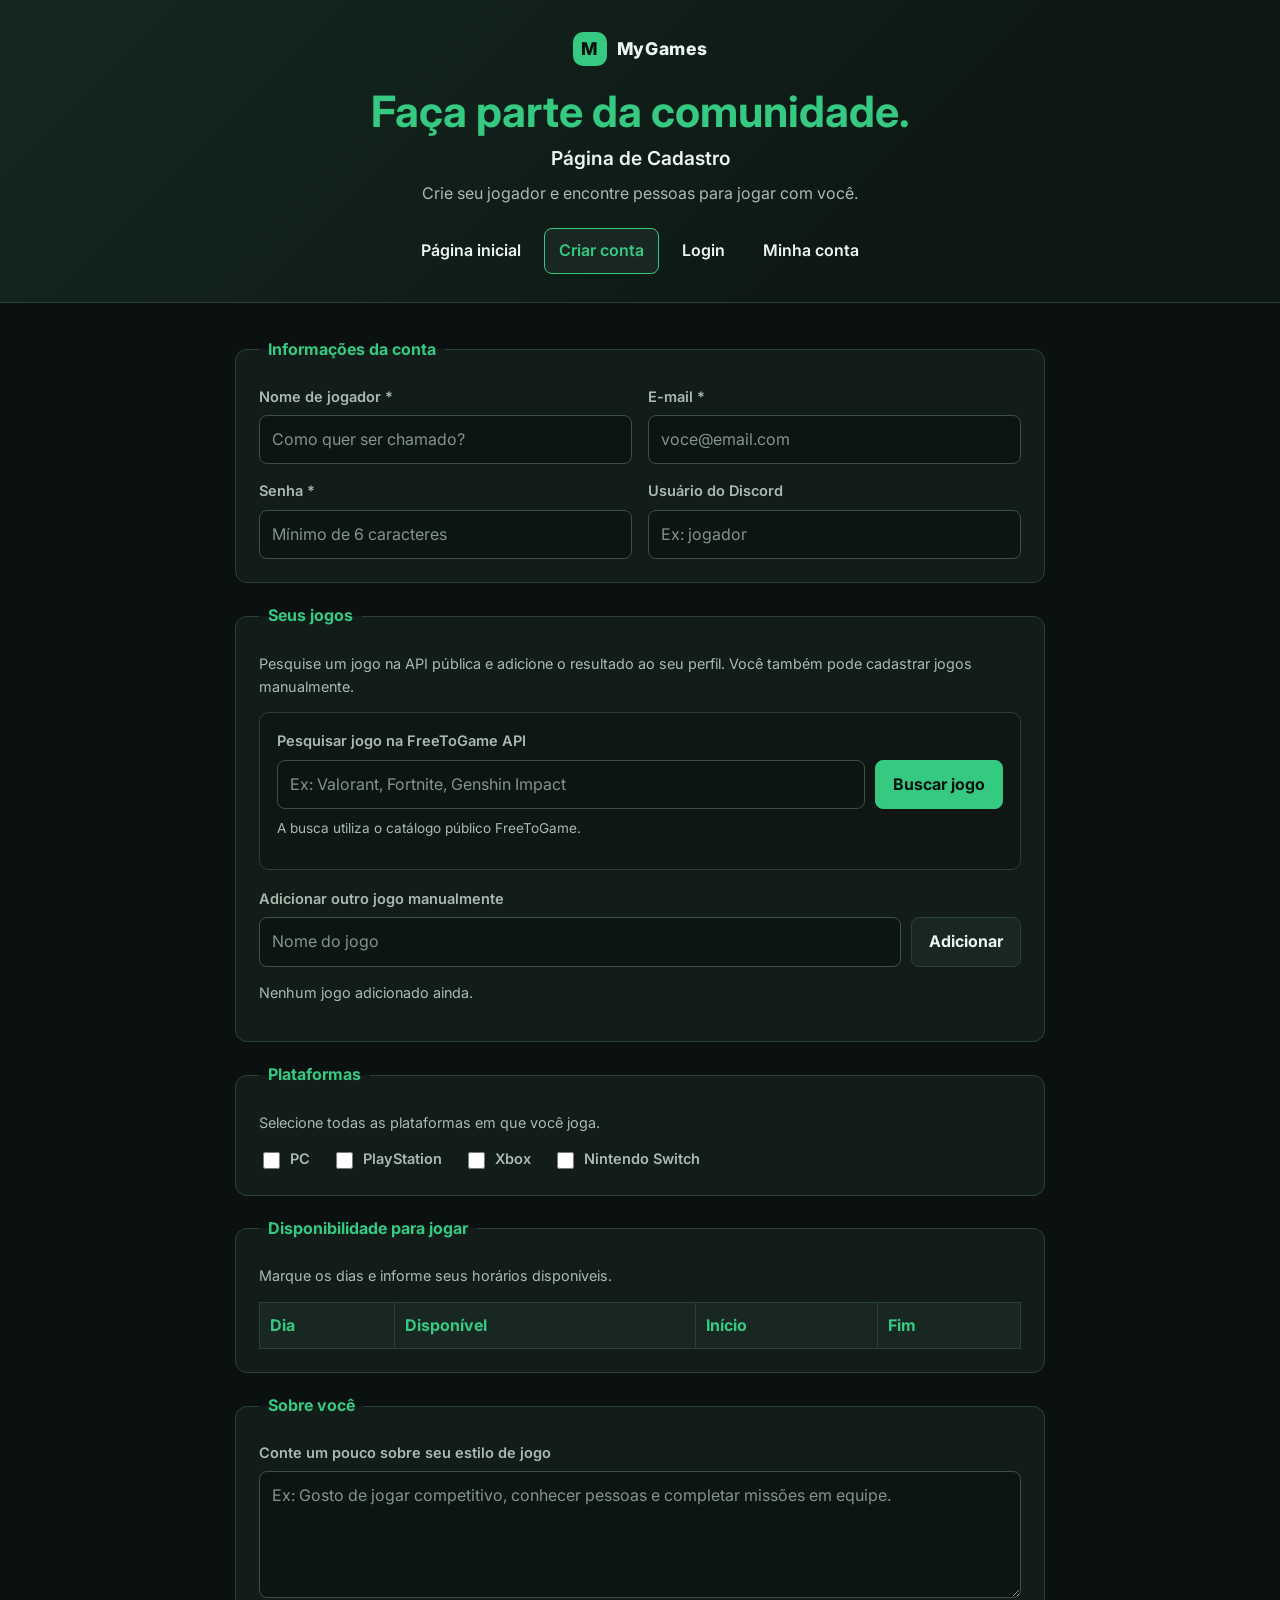
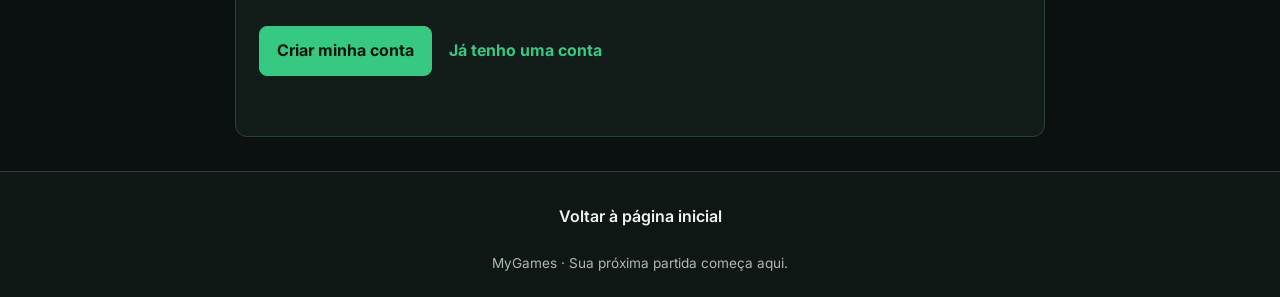
==== commit 8fefb447: "feat: aprimora css e adiciona armazenamento no javascript" ====
--- a/cadastro.html
+++ b/cadastro.html
@@ -4,362 +4,99 @@
 <head>
     <meta charset="UTF-8">
     <meta name="viewport" content="width=device-width, initial-scale=1.0">
-    <title>MyGames</title>
+    <title>MyGames | Cadastro</title>
     <link rel="stylesheet" href="assets/css/style.css">
 </head>
 
-<body>
+<body data-page="cadastro">
     <header class="cabecalho" id="cabecalho">
-        <h1>Faça o seu cadastro no MyGames!</h1>
+        <div class="marca"><span class="marca-icone">M</span><span>MyGames</span></div>
+        <h1>Faça parte da comunidade.</h1>
         <h2>Página de Cadastro</h2>
-        <p>Uma plataforma que conecta jogadores de maneira simples e ágil.</p>
-        <nav>
-            <a href="index.html">Página inicial</a>
-            <a href="#cabecalho">Página de Cadastro</a>
-            <a href="login.html">Página de Login</a>
-            <a href="perfil.html">Meu Perfil</a>
-        </nav>
+        <p>Crie seu jogador e encontre pessoas para jogar com você.</p>
+        <nav><a href="index.html">Página inicial</a><a class="ativo" href="cadastro.html">Criar conta</a><a
+                href="login.html">Login</a><a href="perfil.html">Minha conta</a></nav>
     </header>
-    <main>
-        <form>
-
+    <main class="largura-formulario">
+        <form id="form-cadastro" novalidate>
             <fieldset>
-
-                <legend>Informações para cadastro</legend>
-
-                <p>
-                    <label for="nome">Digite seu nome:</label>
-                    <input id="nome" name="nome" type="text" required>
-                </p>
-
-                <p>
-                    <label for="email">Digite seu email:</label>
-                    <input id="email" name="email" type="email" required>
-                </p>
-
-                <p>
-                    <label for="senha">Digite sua senha:</label>
-                    <input id="senha" name="senha" type="password" required>
-                </p>
-
-
-                <p>
-                    <label for="discord">Usuário do Discord:</label>
-                    <input id="discord" name="discord" type="text" placeholder="Ex: usuario#1234">
-                </p>
-
-                <p>
-                    <button type="submit">Enviar cadastro</button>
-                </p>
+                <legend>Informações da conta</legend>
+                <div class="form-grid">
+                    <div><label for="nome">Nome de jogador *</label><input id="nome" name="nome" type="text"
+                            minlength="2" maxlength="40" required placeholder="Como quer ser chamado?"></div>
+                    <div><label for="email">E-mail *</label><input id="email" name="email" type="email" required
+                            placeholder="voce@email.com"></div>
+                    <div><label for="senha">Senha *</label><input id="senha" name="senha" type="password" minlength="6"
+                            required placeholder="Mínimo de 6 caracteres"></div>
+                    <div><label for="discord">Usuário do Discord</label><input id="discord" name="discord" type="text"
+                            maxlength="40" placeholder="Ex: jogador"></div>
+                </div>
             </fieldset>
-
-            <fieldset class="disponibilidade">
-
+            <fieldset>
+                <legend>Seus jogos</legend>
+                <p class="texto-ajuda">Pesquise um jogo na API pública e adicione o resultado ao seu perfil. Você também
+                    pode cadastrar jogos manualmente.</p>
+                <div class="busca-api">
+                    <label for="busca-jogo-api">Pesquisar jogo na FreeToGame API</label>
+                    <div class="linha-busca"><input id="busca-jogo-api" type="search"
+                            placeholder="Ex: Valorant, Fortnite, Genshin Impact"><button type="button"
+                            id="buscar-jogo">Buscar jogo</button></div>
+                    <p id="status-api" class="mensagem-api" aria-live="polite">A busca utiliza o catálogo público
+                        FreeToGame.</p>
+                    <div id="resultados-api" class="resultados-api"></div>
+                </div>
+                <div class="linha-busca campo-manual">
+                    <div class="controle-largo"><label for="jogo-manual">Adicionar outro jogo manualmente</label><input
+                            id="jogo-manual" type="text" placeholder="Nome do jogo"></div><button type="button"
+                        class="botao-secundario" id="adicionar-jogo-manual">Adicionar</button>
+                </div>
+                <div id="jogos-selecionados" class="jogos-selecionados">
+                    <p class="texto-ajuda">Nenhum jogo adicionado ainda.</p>
+                </div>
+            </fieldset>
+            <fieldset>
+                <legend>Plataformas</legend>
+                <p class="texto-ajuda">Selecione todas as plataformas em que você joga.</p>
+                <div class="opcoes-checkbox">
+                    <label><input type="checkbox" name="plataforma" value="PC"> PC</label>
+                    <label><input type="checkbox" name="plataforma" value="PlayStation"> PlayStation</label>
+                    <label><input type="checkbox" name="plataforma" value="Xbox"> Xbox</label>
+                    <label><input type="checkbox" name="plataforma" value="Nintendo Switch"> Nintendo Switch</label>
+                </div>
+            </fieldset>
+            <fieldset>
                 <legend>Disponibilidade para jogar</legend>
-
-                <table>
-
-                    <thead>
-                        <tr>
-                            <th>Dia</th>
-                            <th>Disponível</th>
-                            <th>Início</th>
-                            <th>Fim</th>
-                        </tr>
-                    </thead>
-
-                    <tbody>
-
-                        <tr>
-                            <td>Segunda-feira</td>
-                            <td>
-                                <input id="segunda" name="segunda" type="checkbox">
-                                <label for="segunda">Sim</label>
-                            </td>
-                            <td>
-
-                                <label for="segunda-inicio">Início:</label>
-                                <select id="segunda-inicio" name="segunda-inicio">
-                                    <option>08:00</option>
-                                    <option>10:00</option>
-                                    <option>12:00</option>
-                                    <option>14:00</option>
-                                    <option>16:00</option>
-                                    <option>18:00</option>
-                                    <option>20:00</option>
-                                    <option>22:00</option>
-                                </select>
-                            </td>
-                            <td>
-                                <label for="segunda-fim">Fim:</label>
-                                <select id="segunda-fim" name="segunda-fim">
-                                    <option>10:00</option>
-                                    <option>12:00</option>
-                                    <option>14:00</option>
-                                    <option>16:00</option>
-                                    <option>18:00</option>
-                                    <option>20:00</option>
-                                    <option>22:00</option>
-                                    <option>00:00</option>
-                                </select>
-                            </td>
-                        </tr>
-
-                        <tr>
-                            <td>Terça-feira</td>
-                            <td>
-                                <input id="terca" name="terca" type="checkbox">
-                                <label for="terca">Sim</label>
-                            </td>
-                            <td>
-                                <label for="terca-inicio">Início:</label>
-                                <select id="terca-inicio" name="terca-inicio">
-                                    <option>08:00</option>
-                                    <option>10:00</option>
-                                    <option>12:00</option>
-                                    <option>14:00</option>
-                                    <option>16:00</option>
-                                    <option>18:00</option>
-                                    <option>20:00</option>
-                                    <option>22:00</option>
-                                </select>
-                            </td>
-                            <td>
-                                <label for="terca-fim">Fim:</label>
-                                <select id="terca-fim" name="terca-fim">
-                                    <option>10:00</option>
-                                    <option>12:00</option>
-                                    <option>14:00</option>
-                                    <option>16:00</option>
-                                    <option>18:00</option>
-                                    <option>20:00</option>
-                                    <option>22:00</option>
-                                    <option>00:00</option>
-                                </select>
-                            </td>
-                        </tr>
-
-                        <tr>
-                            <td>Quarta-feira</td>
-                            <td>
-                                <input id="quarta" name="quarta" type="checkbox">
-                                <label for="quarta">Sim</label>
-                            </td>
-                            <td>
-                                <label for="quarta-inicio">Início:</label>
-                                <select id="quarta-inicio" name="quarta-inicio">
-                                    <option>08:00</option>
-                                    <option>10:00</option>
-                                    <option>12:00</option>
-                                    <option>14:00</option>
-                                    <option>16:00</option>
-                                    <option>18:00</option>
-                                    <option>20:00</option>
-                                    <option>22:00</option>
-                                </select>
-                            </td>
-                            <td>
-                                <label for="quarta-fim">Fim:</label>
-                                <select id="quarta-fim" name="quarta-fim">
-                                    <option>10:00</option>
-                                    <option>12:00</option>
-                                    <option>14:00</option>
-                                    <option>16:00</option>
-                                    <option>18:00</option>
-                                    <option>20:00</option>
-                                    <option>22:00</option>
-                                    <option>00:00</option>
-                                </select>
-                            </td>
-                        </tr>
-
-                        <tr>
-                            <td>Quinta-feira</td>
-                            <td>
-                                <input id="quinta" name="quinta" type="checkbox">
-                                <label for="quinta">Sim</label>
-                            </td>
-                            <td>
-                                <label for="quinta-inicio">Início:</label>
-                                <select id="quinta-inicio" name="quinta-inicio">
-                                    <option>08:00</option>
-                                    <option>10:00</option>
-                                    <option>12:00</option>
-                                    <option>14:00</option>
-                                    <option>16:00</option>
-                                    <option>18:00</option>
-                                    <option>20:00</option>
-                                    <option>22:00</option>
-                                </select>
-                            </td>
-                            <td>
-                                <label for="quinta-fim">Fim:</label>
-                                <select id="quinta-fim" name="quinta-fim">
-                                    <option>10:00</option>
-                                    <option>12:00</option>
-                                    <option>14:00</option>
-                                    <option>16:00</option>
-                                    <option>18:00</option>
-                                    <option>20:00</option>
-                                    <option>22:00</option>
-                                    <option>00:00</option>
-                                </select>
-                            </td>
-                        </tr>
-
-                        <tr>
-                            <td>Sexta-feira</td>
-                            <td>
-                                <input id="sexta" name="sexta" type="checkbox">
-                                <label for="sexta">Sim</label>
-                            </td>
-                            <td>
-                                <label for="sexta-inicio">Início:</label>
-                                <select id="sexta-inicio" name="sexta-inicio">
-                                    <option>08:00</option>
-                                    <option>10:00</option>
-                                    <option>12:00</option>
-                                    <option>14:00</option>
-                                    <option>16:00</option>
-                                    <option>18:00</option>
-                                    <option>20:00</option>
-                                    <option>22:00</option>
-                                </select>
-                            </td>
-                            <td>
-                                <label for="sexta-fim">Fim:</label>
-                                <select id="sexta-fim" name="sexta-fim">
-                                    <option>10:00</option>
-                                    <option>12:00</option>
-                                    <option>14:00</option>
-                                    <option>16:00</option>
-                                    <option>18:00</option>
-                                    <option>20:00</option>
-                                    <option>22:00</option>
-                                    <option>00:00</option>
-                                </select>
-                            </td>
-                        </tr>
-
-                        <tr>
-                            <td>Sábado</td>
-                            <td>
-                                <input id="sabado" name="sabado" type="checkbox">
-                                <label for="sabado">Sim</label>
-                            </td>
-                            <td>
-                                <label for="sabado-inicio">Início:</label>
-                                <select id="sabado-inicio" name="sabado-inicio">
-                                    <option>08:00</option>
-                                    <option>10:00</option>
-                                    <option>12:00</option>
-                                    <option>14:00</option>
-                                    <option>16:00</option>
-                                    <option>18:00</option>
-                                    <option>20:00</option>
-                                    <option>22:00</option>
-                                </select>
-                            </td>
-                            <td>
-                                <label for="sabado-fim">Fim:</label>
-                                <select id="sabado-fim" name="sabado-fim">
-                                    <option>10:00</option>
-                                    <option>12:00</option>
-                                    <option>14:00</option>
-                                    <option>16:00</option>
-                                    <option>18:00</option>
-                                    <option>20:00</option>
-                                    <option>22:00</option>
-                                    <option>00:00</option>
-                                </select>
-                            </td>
-                        </tr>
-
-                        <tr>
-                            <td>Domingo</td>
-                            <td>
-                                <input id="domingo" name="domingo" type="checkbox">
-                                <label for="domingo">Sim</label>
-                            </td>
-                            <td>
-                                <label for="domingo-inicio">Início:</label>
-                                <select id="domingo-inicio" name="domingo-inicio">
-                                    <option>08:00</option>
-                                    <option>10:00</option>
-                                    <option>12:00</option>
-                                    <option>14:00</option>
-                                    <option>16:00</option>
-                                    <option>18:00</option>
-                                    <option>20:00</option>
-                                    <option>22:00</option>
-                                </select>
-                            </td>
-                            <td>
-                                <label for="domingo-fim">Fim:</label>
-                                <select id="domingo-fim" name="domingo-fim">
-                                    <option>10:00</option>
-                                    <option>12:00</option>
-                                    <option>14:00</option>
-                                    <option>16:00</option>
-                                    <option>18:00</option>
-                                    <option>20:00</option>
-                                    <option>22:00</option>
-                                    <option>00:00</option>
-                                </select>
-                            </td>
-                        </tr>
-
-                    </tbody>
-
-                </table>
-
-                <p>
-                    <button type="button">Salvar dados</button>
-                </p>
-
+                <p class="texto-ajuda">Marque os dias e informe seus horários disponíveis.</p>
+                <div class="tabela-responsiva">
+                    <table class="tabela-horarios">
+                        <thead>
+                            <tr>
+                                <th>Dia</th>
+                                <th>Disponível</th>
+                                <th>Início</th>
+                                <th>Fim</th>
+                            </tr>
+                        </thead>
+                        <tbody id="corpo-horarios"></tbody>
+                    </table>
+                </div>
             </fieldset>
-
             <fieldset>
-
-                <legend>Informações sobre jogos</legend>
-
-                <p>
-                    <label for="jogos">Quais jogos você joga?</label>
-                </p>
-
-
-                <textarea id="jogos" name="jogos" rows="5" cols="40"
-                    placeholder="Ex: Valorant, Minecraft, Fortnite..."></textarea>
-
-                <p>Em quais plataformas você joga?</p>
-
-                <input id="pc" type="checkbox" name="plataforma" value="pc">
-                <label for="pc">PC</label>
-
-                <input id="playstation" type="checkbox" name="plataforma" value="playstation">
-                <label for="playstation">PlayStation</label>
-
-                <input id="xbox" type="checkbox" name="plataforma" value="xbox">
-                <label for="xbox">Xbox</label>
-
-                <input id="switch" type="checkbox" name="plataforma" value="switch">
-                <label for="switch">Nintendo Switch</label>
-
-                <p>
-                    <button type="button">Salvar dados</button>
-                </p>
-
+                <legend>Sobre você</legend>
+                <label for="sobre">Conte um pouco sobre seu estilo de jogo</label>
+                <textarea id="sobre" name="sobre" rows="4" maxlength="300"
+                    placeholder="Ex: Gosto de jogar competitivo, conhecer pessoas e completar missões em equipe."></textarea>
+                <div class="linha-final"><button type="submit">Criar minha conta</button><a class="link-destaque"
+                        href="login.html">Já tenho uma conta</a></div>
+                <p id="mensagem-cadastro" class="mensagem" role="status"></p>
             </fieldset>
-
         </form>
-
     </main>
-
     <footer>
-        <nav>
-            <a href="#cabecalho">Voltar ao início</a>
-        </nav>
+        <nav><a href="index.html">Voltar à página inicial</a></nav>
+        <p>MyGames · Sua próxima partida começa aqui.</p>
     </footer>
+    <script src="assets/js/script.js"></script>
 </body>
 
 </html>
--- a/assets/css/style.css
+++ b/assets/css/style.css
@@ -10,572 +10,137 @@
     --verde: #36c982;
     --verde-escuro: #1f8b5b;
     --vermelho: #ef6464;
-    --largura: 1100px;
+    --largura: 1120px;
 }
 
-* {
-    box-sizing: border-box;
+* { box-sizing: border-box; }
+html { scroll-behavior: smooth; scroll-padding-top: 20px; }
+body { margin: 0; min-width: 0; overflow-x: hidden; background: var(--fundo); color: var(--texto); font-family: "Inter", Arial, sans-serif; font-size: 16px; line-height: 1.6; }
+header.cabecalho { padding: 32px 24px 28px; background: linear-gradient(135deg, #142820, #0d1713 75%); border-bottom: 1px solid var(--borda); text-align: center; }
+.marca { display: flex; justify-content: center; align-items: center; gap: 10px; margin-bottom: 20px; color: var(--texto); font-size: 1.1rem; font-weight: 800; letter-spacing: .04em; }
+.marca-icone { display: grid; width: 34px; height: 34px; place-items: center; border-radius: 10px; background: var(--verde); color: #07130d; }
+header h1 { margin: 0 0 8px; color: var(--verde); font-size: clamp(1.65rem, 4vw, 2.7rem); line-height: 1.2; overflow-wrap: anywhere; }
+header h2 { margin: 0 0 10px; font-size: 1.2rem; font-weight: 600; }
+header p { margin: 0 auto 22px; max-width: 620px; color: var(--texto-secundario); }
+nav { display: flex; justify-content: center; align-items: center; flex-wrap: wrap; gap: 8px; }
+nav a { display: inline-block; padding: 9px 14px; border: 1px solid transparent; border-radius: 8px; color: var(--texto); text-decoration: none; font-weight: 600; transition: .2s; }
+nav a:hover, nav a.ativo { background: var(--superficie-clara); border-color: var(--verde); color: var(--verde); }
+.usuario-topo { min-height: 22px; margin-top: 14px; color: var(--texto-secundario); font-size: .9rem; }
+main { width: 100%; max-width: var(--largura); padding: 0 20px; margin: 34px auto; }
+main > section { margin-bottom: 34px; }
+h2 { margin: 0 0 18px; font-size: 1.45rem; line-height: 1.3; }
+h3 { margin: 0 0 12px; color: var(--verde); font-size: 1.15rem; }
+p { margin-top: 0; overflow-wrap: anywhere; }
+.sobretitulo { display: block; margin-bottom: 7px; color: var(--verde); font-size: .72rem; font-weight: 800; letter-spacing: .16em; }
+.introducao { display: grid; grid-template-columns: 1.4fr 1fr; gap: 28px; align-items: center; padding: 30px; border: 1px solid var(--borda); border-radius: 16px; background: radial-gradient(circle at top right, #1b392b, transparent 55%), var(--superficie); }
+.introducao h2 { max-width: 600px; font-size: clamp(1.7rem, 4vw, 2.5rem); }
+.introducao p { max-width: 600px; color: var(--texto-secundario); }
+.painel-estatisticas { display: grid; grid-template-columns: repeat(3, 1fr); gap: 10px; }
+.painel-estatisticas div { display: grid; gap: 3px; padding: 17px 10px; border: 1px solid var(--borda); border-radius: 12px; background: #0d1713; text-align: center; }
+.painel-estatisticas strong { color: var(--verde); font-size: 1.7rem; }
+.painel-estatisticas span { color: var(--texto-secundario); font-size: .78rem; }
+.titulo-secao { display: flex; justify-content: space-between; align-items: end; gap: 16px; margin-bottom: 18px; }
+.titulo-secao h2 { margin-bottom: 0; }
+.painel-controles { padding: 24px; border: 1px solid var(--borda); border-radius: 14px; background: var(--superficie); }
+.controles-grade { display: grid; grid-template-columns: 1.5fr 1fr 1fr 1fr; gap: 14px; }
+.controle-largo { min-width: 0; }
+.resultado-contagem { margin: 14px 0 0; color: var(--texto-secundario); font-size: .9rem; }
+.grade-jogadores { display: grid; grid-template-columns: repeat(2, minmax(0, 1fr)); gap: 18px; }
+.cartao-jogador { display: flex; flex-direction: column; min-width: 0; padding: 20px; border: 1px solid var(--borda); border-radius: 13px; background: var(--superficie); transition: border-color .2s, transform .2s; }
+.cartao-jogador:hover { transform: translateY(-2px); border-color: var(--verde-escuro); }
+.cartao-topo { display: flex; justify-content: space-between; align-items: flex-start; gap: 12px; }
+.cartao-jogador h3 { margin: 0 0 8px; overflow-wrap: anywhere; }
+.cartao-jogador p { margin-bottom: 8px; color: var(--texto-secundario); font-size: .94rem; }
+.cartao-jogador .acoes { display: flex; flex-wrap: wrap; gap: 8px; margin-top: auto; padding-top: 12px; }
+.etiqueta { display: inline-block; padding: 4px 9px; border: 1px solid var(--borda); border-radius: 999px; color: var(--texto-secundario); font-size: .75rem; }
+.etiqueta-proprio { border-color: var(--verde-escuro); color: var(--verde); }
+.jogos-tags { display: flex; flex-wrap: wrap; gap: 6px; margin: 4px 0 12px; }
+.jogos-tags span { padding: 3px 8px; border-radius: 6px; background: var(--superficie-clara); color: var(--verde); font-size: .78rem; }
+.estado-vazio { padding: 28px; border: 1px dashed var(--borda); border-radius: 12px; color: var(--texto-secundario); text-align: center; }
+footer { padding: 22px 20px; border-top: 1px solid var(--borda); background: #0e1713; text-align: center; }
+footer p { margin: 14px 0 0; color: var(--texto-secundario); font-size: .85rem; }
+form { display: grid; gap: 20px; width: 100%; min-width: 0; }
+fieldset { min-width: 0; margin: 0; padding: 23px; border: 1px solid var(--borda); border-radius: 12px; background: var(--superficie); }
+legend { max-width: 100%; padding: 0 9px; color: var(--verde); font-weight: 700; }
+label { display: block; margin: 0 0 6px; color: var(--texto-secundario); font-size: .91rem; font-weight: 600; }
+input:not([type="checkbox"]):not([type="radio"]), select, textarea { width: 100%; min-width: 0; max-width: 100%; padding: 11px 12px; border: 1px solid #3b5147; border-radius: 8px; background: #0c1511; color: var(--texto); font: inherit; }
+input[type="checkbox"], input[type="radio"] { width: 17px; height: 17px; accent-color: var(--verde); vertical-align: middle; }
+textarea { min-height: 95px; resize: vertical; }
+input::placeholder, textarea::placeholder { color: #81958a; }
+button, .botao { display: inline-block; max-width: 100%; margin: 5px 5px 5px 0; padding: 11px 17px; border: 1px solid var(--verde); border-radius: 8px; background: var(--verde); color: #07130d; font: inherit; font-weight: 700; text-align: center; text-decoration: none; cursor: pointer; transition: .2s; }
+button:hover, .botao:hover { filter: brightness(1.1); transform: translateY(-1px); }
+button:disabled { opacity: .55; cursor: wait; transform: none; }
+.botao-secundario, button.botao-secundario { background: var(--superficie-clara); color: var(--texto); border-color: var(--borda); }
+.botao-secundario:hover { border-color: var(--verde); color: var(--verde); }
+.botao-excluir { background: #4a2022; color: #ffdada; border-color: var(--vermelho); }
+.botao-bloco { width: 100%; margin: 12px 0 0; }
+.largura-formulario { max-width: 850px; }
+.form-grid { display: grid; grid-template-columns: repeat(2, minmax(0, 1fr)); gap: 16px; }
+.form-grid > div { min-width: 0; }
+.texto-ajuda { color: var(--texto-secundario); font-size: .9rem; }
+.opcoes-checkbox { display: flex; flex-wrap: wrap; gap: 12px 22px; }
+.opcoes-checkbox label { display: flex; align-items: center; gap: 7px; margin: 0; }
+.tabela-responsiva { width: 100%; overflow-x: auto; }
+table { width: 100%; border-collapse: collapse; color: var(--texto); }
+th, td { padding: 10px; border: 1px solid var(--borda); text-align: left; }
+th { background: var(--superficie-clara); color: var(--verde); }
+.tabela-horarios { min-width: 590px; }
+.tabela-horarios input[type="checkbox"] { display: block; margin: auto; }
+.tabela-horarios select { min-width: 105px; padding: 7px; }
+.linha-busca { display: flex; align-items: end; gap: 10px; }
+.linha-busca > div { flex: 1; min-width: 0; }
+.linha-busca button { flex-shrink: 0; margin: 0; }
+.busca-api { padding: 17px; border: 1px solid var(--borda); border-radius: 10px; background: #0e1713; }
+.mensagem-api { margin: 9px 0 0; color: var(--texto-secundario); font-size: .85rem; }
+.resultados-api { display: grid; gap: 9px; margin-top: 12px; }
+.resultado-api { display: flex; align-items: center; gap: 12px; padding: 10px; border: 1px solid var(--borda); border-radius: 9px; background: var(--superficie); }
+.resultado-api img { width: 78px; height: 54px; border-radius: 6px; object-fit: cover; }
+.resultado-api div { flex: 1; min-width: 0; }
+.resultado-api strong { display: block; }
+.resultado-api small { color: var(--texto-secundario); }
+.resultado-api button { margin: 0; }
+.campo-manual { margin-top: 18px; }
+.jogos-selecionados { display: flex; flex-wrap: wrap; gap: 8px; margin-top: 14px; }
+.jogo-selecionado { display: flex; align-items: center; gap: 8px; padding: 6px 9px; border: 1px solid var(--borda); border-radius: 8px; background: var(--superficie-clara); color: var(--verde); font-size: .88rem; }
+.jogo-selecionado button { margin: 0; padding: 2px 7px; background: transparent; color: var(--vermelho); border-color: transparent; }
+.linha-final { display: flex; flex-wrap: wrap; align-items: center; gap: 12px; margin-top: 16px; }
+.link-destaque { color: var(--verde); font-weight: 700; text-decoration: none; }
+.link-destaque:hover { text-decoration: underline; }
+.mensagem { min-height: 22px; margin: 10px 0 0; font-size: .9rem; }
+.mensagem.sucesso { color: var(--verde); }
+.mensagem.erro { color: #ff8585; }
+.perfil-capa { display: flex; align-items: center; gap: 18px; margin-bottom: 22px; padding: 24px; border: 1px solid var(--borda); border-radius: 14px; background: linear-gradient(120deg, #173326, var(--superficie)); }
+.perfil-capa h2 { margin: 0; }
+.perfil-capa p { margin: 4px 0 0; color: var(--texto-secundario); }
+.avatar { display: grid; flex: 0 0 62px; width: 62px; height: 62px; place-items: center; border-radius: 18px; background: var(--verde); color: #07130d; font-size: 1.8rem; font-weight: 800; }
+.status-publico { margin-left: auto; padding: 5px 10px; border: 1px solid var(--verde-escuro); border-radius: 20px; color: var(--verde); font-size: .8rem; }
+.pagina-perfil { max-width: 900px; }
+.zona-perigo { border-color: #71383b; }
+.zona-perigo legend { color: #ff8585; }
+.zona-perigo p { color: #e7b9b9; }
+:focus-visible { outline: 3px solid var(--verde); outline-offset: 3px; }
+
+@media (max-width: 800px) {
+    .introducao { grid-template-columns: 1fr; }
+    .controles-grade { grid-template-columns: repeat(2, minmax(0, 1fr)); }
 }
-
-html {
-    scroll-behavior: smooth;
-    scroll-padding-top: 20px;
+@media (max-width: 600px) {
+    header.cabecalho { padding: 27px 14px 22px; }
+    nav { gap: 5px; }
+    nav a { padding: 8px 9px; font-size: .88rem; }
+    main { margin: 22px auto; padding: 0 12px; }
+    .grade-jogadores { grid-template-columns: 1fr; }
+    .form-grid, .controles-grade { grid-template-columns: 1fr; }
+    fieldset { padding: 16px 13px; }
+    .introducao, .painel-controles { padding: 19px 15px; }
+    .painel-estatisticas { gap: 6px; }
+    .painel-estatisticas div { padding: 12px 5px; }
+    .painel-estatisticas strong { font-size: 1.35rem; }
+    .titulo-secao { align-items: flex-start; flex-direction: column; }
+    .linha-busca { align-items: stretch; flex-direction: column; }
+    .linha-busca button { width: 100%; }
+    .resultado-api { align-items: flex-start; flex-wrap: wrap; }
+    .resultado-api button { width: 100%; }
+    .perfil-capa { align-items: flex-start; flex-wrap: wrap; }
+    .status-publico { margin-left: 0; }
 }
-
-body {
-    margin: 0;
-    width: 100%;
-    min-width: 0;
-    overflow-x: hidden;
-    background: var(--fundo);
-    color: var(--texto);
-    font-family: "Inter", Arial, sans-serif;
-    font-size: 16px;
-    line-height: 1.6;
-}
-
-header.cabecalho {
-    padding: 42px 24px 30px;
-    background: linear-gradient(135deg, #142820, #0d1713 75%);
-    border-bottom: 1px solid var(--borda);
-    text-align: center;
-}
-
-header h1 {
-    margin: 0 0 8px;
-    color: var(--verde);
-    font-size: clamp(1.65rem, 4vw, 2.7rem);
-    line-height: 1.2;
-    overflow-wrap: anywhere;
-}
-
-header h2 {
-    margin: 0 0 10px;
-    font-size: 1.25rem;
-    font-weight: 600;
-}
-
-header p {
-    margin: 0 auto 24px;
-    max-width: 620px;
-    color: var(--texto-secundario);
-}
-
-nav {
-    display: flex;
-    justify-content: center;
-    align-items: center;
-    flex-wrap: wrap;
-    gap: 10px;
-}
-
-nav a {
-    display: inline-block;
-    padding: 9px 14px;
-    border: 1px solid transparent;
-    border-radius: 8px;
-    color: var(--texto);
-    text-decoration: none;
-    font-weight: 600;
-    transition: background-color 0.2s, color 0.2s, border-color 0.2s, transform 0.2s;
-}
-
-nav a:hover {
-    background: var(--superficie-clara);
-    border-color: var(--verde);
-    color: var(--verde);
-}
-
-nav a:active {
-    transform: scale(0.97);
-    background: var(--verde-escuro);
-    color: var(--texto);
-}
-
-nav a:focus-visible,
-button:focus-visible,
-.botao:focus-visible,
-summary:focus-visible,
-input:focus-visible,
-select:focus-visible,
-textarea:focus-visible {
-    outline: 3px solid var(--verde);
-    outline-offset: 3px;
-}
-
-main {
-    width: 100%;
-    max-width: 1600px;
-    padding: 0 16px;
-    margin: 32px auto;
-}
-
-main > section {
-    margin-bottom: 34px;
-}
-
-h2 {
-    margin: 0 0 18px;
-    font-size: 1.45rem;
-    line-height: 1.3;
-}
-
-h3 {
-    margin: 0 0 12px;
-    font-size: 1.2rem;
-    color: var(--verde);
-}
-
-p {
-    margin-top: 0;
-    overflow-wrap: anywhere;
-}
-
-footer {
-    padding: 22px 20px;
-    border-top: 1px solid var(--borda);
-    background: #0e1713;
-    text-align: center;
-}
-
-footer nav a {
-    color: var(--texto-secundario);
-}
-
-form {
-    display: grid;
-    grid-template-columns: minmax(0, 1fr);
-    gap: 24px;
-    width: 100%;
-    min-width: 0;
-    align-items: start;
-}
-
-fieldset {
-    min-width: 0;
-    margin: 0 0 20px;
-    padding: 22px;
-    border: 1px solid var(--borda);
-    border-radius: 12px;
-    background: var(--superficie);
-}
-
-form fieldset {
-    width: 100%;
-    min-width: 0;
-    margin: 0;
-    padding: 24px;
-}
-
-legend {
-    max-width: 100%;
-    padding: 0 9px;
-    color: var(--verde);
-    font-weight: 700;
-}
-
-label {
-    display: inline-block;
-    margin-bottom: 5px;
-    color: var(--texto-secundario);
-    font-size: 0.94rem;
-    font-weight: 500;
-}
-
-input:not([type="checkbox"]):not([type="radio"]),
-select,
-textarea {
-    width: 100%;
-    min-width: 0;
-    max-width: 100%;
-    padding: 11px 12px;
-    border: 1px solid #3b5147;
-    border-radius: 8px;
-    background: #0c1511;
-    color: var(--texto);
-    font: inherit;
-}
-
-input[type="checkbox"],
-input[type="radio"] {
-    width: 17px;
-    height: 17px;
-    accent-color: var(--verde);
-    vertical-align: middle;
-}
-
-textarea {
-    min-height: 120px;
-    resize: vertical;
-}
-
-input::placeholder,
-textarea::placeholder {
-    color: #81958a;
-}
-
-button,
-.botao {
-    display: inline-block;
-    max-width: 100%;
-    margin: 5px;
-    padding: 12px 18px;
-    border: 1px solid var(--verde);
-    border-radius: 8px;
-    background: var(--verde);
-    color: #07130d;
-    font: inherit;
-    font-weight: 700;
-    text-align: center;
-    text-decoration: none;
-    cursor: pointer;
-    transition: background-color 0.2s, border-color 0.2s, color 0.2s, transform 0.2s, filter 0.2s;
-}
-
-button:hover,
-.botao:hover {
-    filter: brightness(1.1);
-    transform: translateY(-1px);
-}
-
-button:active,
-.botao:active {
-    transform: translateY(1px) scale(0.98);
-    filter: brightness(0.92);
-}
-
-button[type="button"],
-.botao-secundario {
-    background: var(--superficie-clara);
-    color: var(--texto);
-    border-color: var(--borda);
-}
-
-.botao-secundario:hover {
-    border-color: var(--verde);
-    color: var(--verde);
-}
-
-#login {
-    display: block;
-    max-width: 560px;
-    margin: 0 auto;
-    width: 100%;
-}
-
-#login fieldset {
-    padding: 28px;
-}
-
-#login p:last-child {
-    margin-bottom: 0;
-}
-
-#login button,
-#login p:last-child button {
-    width: 100%;
-}
-
-#jogadores {
-    display: grid;
-    grid-template-columns: repeat(2, minmax(0, 1fr));
-    gap: 20px;
-}
-
-#jogadores h2 {
-    grid-column: 1 / -1;
-    margin-bottom: 0;
-}
-
-.cartao-jogador {
-    min-width: 0;
-    margin: 0;
-    padding: 22px;
-    border: 1px solid var(--borda);
-    border-radius: 12px;
-    background: var(--superficie);
-}
-
-.cartao-jogador p:last-of-type {
-    margin-bottom: 12px;
-}
-
-.acoes {
-    display: flex;
-    flex-wrap: wrap;
-    align-items: center;
-    gap: 8px;
-}
-
-.acoes button,
-.acoes .botao {
-    margin: 0;
-}
-
-.detalhes-jogadores {
-    display: grid;
-    gap: 14px;
-}
-
-.detalhes-jogadores h2 {
-    margin-bottom: 0;
-}
-
-details {
-    min-width: 0;
-    border: 1px solid var(--borda);
-    border-radius: 10px;
-    background: var(--superficie);
-}
-
-details summary {
-    padding: 14px 18px;
-    color: var(--verde);
-    font-weight: 700;
-    cursor: pointer;
-}
-
-details summary:hover {
-    background: var(--superficie-clara);
-}
-
-.conteudo-detalhes {
-    padding: 4px 18px 16px;
-    border-top: 1px solid var(--borda);
-}
-
-.conteudo-detalhes p:last-child {
-    margin-bottom: 0;
-}
-
-.disponibilidade {
-    display: grid;
-    justify-content: stretch;
-}
-
-table {
-    width: 100%;
-    border-collapse: collapse;
-    color: var(--texto);
-}
-
-th,
-td {
-    padding: 10px;
-    border: 1px solid var(--borda);
-    text-align: left;
-}
-
-th {
-    background: var(--superficie-clara);
-    color: var(--verde);
-}
-
-.tabela-responsiva {
-    width: 100%;
-    overflow-x: auto;
-}
-
-.pagina-perfil > fieldset {
-    margin-bottom: 22px;
-}
-
-.dados-perfil {
-    margin-bottom: 16px;
-}
-
-.dados-perfil p {
-    margin-bottom: 8px;
-}
-
-.dados-perfil strong {
-    color: var(--texto);
-}
-
-.area-edicao {
-    margin-top: 12px;
-    background: #0e1713;
-}
-
-.area-edicao summary {
-    display: inline-block;
-    margin: 10px;
-    padding: 10px 16px;
-    border: 1px solid var(--verde-escuro);
-    border-radius: 8px;
-    background: var(--superficie-clara);
-    color: var(--verde);
-    list-style-position: inside;
-}
-
-.form-edicao {
-    padding: 18px;
-    border-top: 1px solid var(--borda);
-}
-
-.form-edicao p {
-    margin-bottom: 14px;
-}
-
-.botao-acao,
-.botao-editar {
-    background: #20382d;
-    color: #8ce8b8;
-    border-color: #347b58;
-}
-
-.botao-salvar {
-    background: var(--verde);
-    color: #07130d;
-    border-color: var(--verde);
-}
-
-.botao-cancelar {
-    background: #29332e;
-    color: var(--texto);
-    border-color: #53635a;
-}
-
-.botao-excluir {
-    background: #4a2022;
-    color: #ffdada;
-    border-color: var(--vermelho);
-}
-
-.botao-excluir:hover {
-    background: #702b30;
-    border-color: #ff8585;
-}
-
-.opcoes-checkbox {
-    display: flex;
-    flex-wrap: wrap;
-    gap: 12px 20px;
-    margin-bottom: 18px;
-}
-
-.opcoes-checkbox label {
-    display: flex;
-    align-items: center;
-    gap: 7px;
-}
-
-.grade-horarios {
-    display: grid;
-    grid-template-columns: repeat(2, minmax(0, 1fr));
-    gap: 12px;
-}
-
-.grade-horarios p {
-    min-width: 0;
-}
-
-.zona-perigo {
-    border-color: #71383b;
-}
-
-.zona-perigo legend {
-    color: #ff8585;
-}
-
-.zona-perigo p {
-    color: #e7b9b9;
-}
-
-@media (max-width: 700px) {
-    #jogadores {
-        grid-template-columns: minmax(0, 1fr);
-    }
-
-    .grade-horarios {
-        grid-template-columns: minmax(0, 1fr);
-    }
-}
-
-@media (max-width: 559px) {
-    header.cabecalho {
-        padding: 30px 14px 22px;
-    }
-
-    nav {
-        gap: 6px;
-    }
-
-    nav a {
-        padding: 8px 10px;
-        font-size: 0.92rem;
-    }
-
-    main {
-        width: 100%;
-        margin: 20px auto;
-        padding: 0 12px;
-    }
-
-    main form {
-        gap: 14px;
-    }
-
-    main form > fieldset,
-    fieldset {
-        padding: 14px 12px;
-    }
-
-    #login fieldset {
-        padding: 14px 12px;
-    }
-
-    #jogadores {
-        gap: 14px;
-    }
-
-    .cartao-jogador {
-        padding: 16px;
-    }
-
-    button,
-    .botao {
-        padding: 10px 12px;
-        font-size: 0.94rem;
-    }
-
-    th,
-    td {
-        padding: 8px 6px;
-        font-size: 0.9rem;
-    }
-}
-
-@media (max-width: 360px) {
-    body {
-        font-size: 15px;
-    }
-
-    header.cabecalho {
-        padding-right: 10px;
-        padding-left: 10px;
-    }
-
-    main {
-        padding-right: 8px;
-        padding-left: 8px;
-    }
-
-    nav a {
-        padding: 7px 8px;
-        font-size: 0.85rem;
-    }
-
-    fieldset {
-        padding: 12px 9px;
-    }
-
-    .acoes {
-        align-items: stretch;
-    }
-
-    .acoes button,
-    .acoes .botao {
-        flex: 1 1 100%;
-    }
-}
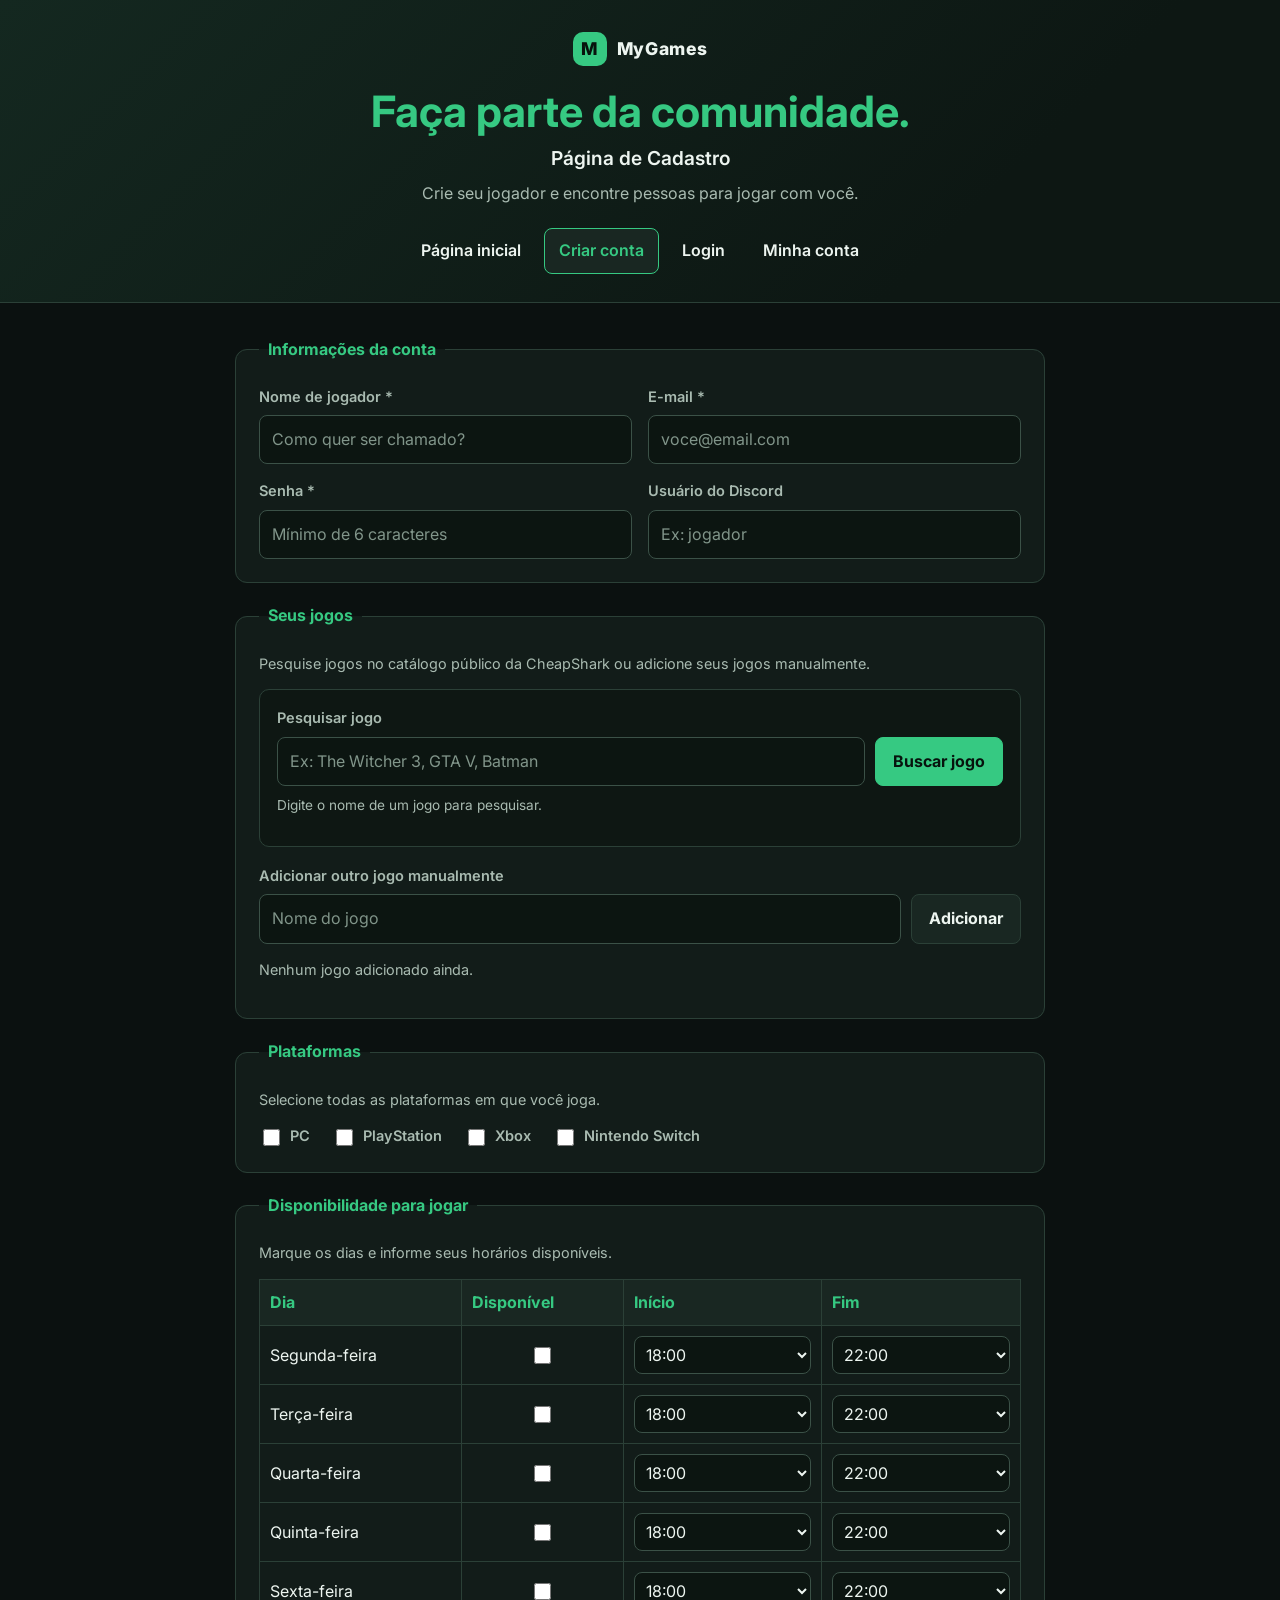
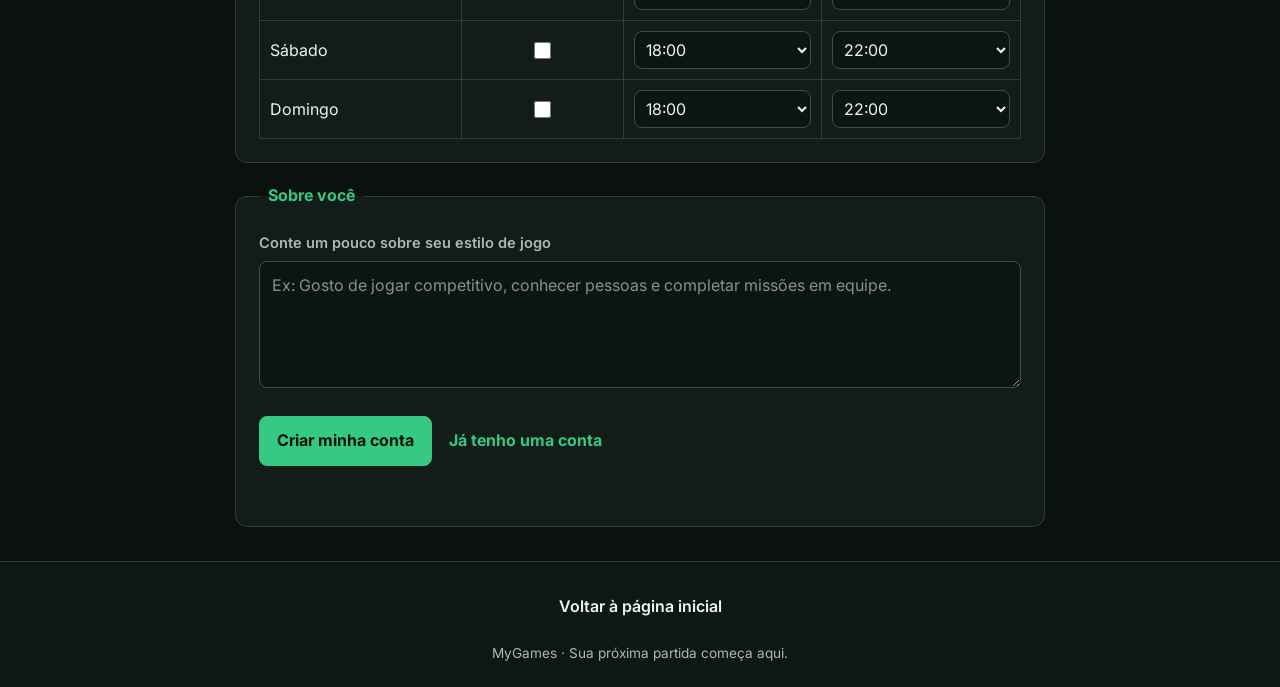
==== commit da4f32a0: "refactor: refatora codigo e corrige api" ====
--- a/cadastro.html
+++ b/cadastro.html
@@ -1,3 +1,4 @@
+
 <!DOCTYPE html>
 <html lang="pt-BR">
 
@@ -6,6 +7,7 @@
     <meta name="viewport" content="width=device-width, initial-scale=1.0">
     <title>MyGames | Cadastro</title>
     <link rel="stylesheet" href="assets/css/style.css">
+    <script src="assets/js/script.js" defer></script>
 </head>
 
 <body data-page="cadastro">
@@ -14,46 +16,76 @@
         <h1>Faça parte da comunidade.</h1>
         <h2>Página de Cadastro</h2>
         <p>Crie seu jogador e encontre pessoas para jogar com você.</p>
-        <nav><a href="index.html">Página inicial</a><a class="ativo" href="cadastro.html">Criar conta</a><a
-                href="login.html">Login</a><a href="perfil.html">Minha conta</a></nav>
+        <nav>
+            <a href="index.html">Página inicial</a>
+            <a class="ativo" href="cadastro.html">Criar conta</a>
+            <a href="login.html">Login</a>
+            <a href="perfil.html">Minha conta</a>
+        </nav>
     </header>
+
     <main class="largura-formulario">
         <form id="form-cadastro" novalidate>
             <fieldset>
                 <legend>Informações da conta</legend>
                 <div class="form-grid">
-                    <div><label for="nome">Nome de jogador *</label><input id="nome" name="nome" type="text"
-                            minlength="2" maxlength="40" required placeholder="Como quer ser chamado?"></div>
-                    <div><label for="email">E-mail *</label><input id="email" name="email" type="email" required
-                            placeholder="voce@email.com"></div>
-                    <div><label for="senha">Senha *</label><input id="senha" name="senha" type="password" minlength="6"
-                            required placeholder="Mínimo de 6 caracteres"></div>
-                    <div><label for="discord">Usuário do Discord</label><input id="discord" name="discord" type="text"
-                            maxlength="40" placeholder="Ex: jogador"></div>
+                    <div>
+                        <label for="nome">Nome de jogador *</label>
+                        <input id="nome" name="nome" type="text" minlength="2" maxlength="40" required
+                            placeholder="Como quer ser chamado?">
+                    </div>
+                    <div>
+                        <label for="email">E-mail *</label>
+                        <input id="email" name="email" type="email" required placeholder="voce@email.com">
+                    </div>
+                    <div>
+                        <label for="senha">Senha *</label>
+                        <input id="senha" name="senha" type="password" minlength="6" required
+                            placeholder="Mínimo de 6 caracteres">
+                    </div>
+                    <div>
+                        <label for="discord">Usuário do Discord</label>
+                        <input id="discord" name="discord" type="text" maxlength="40" placeholder="Ex: jogador">
+                    </div>
                 </div>
             </fieldset>
+
             <fieldset>
                 <legend>Seus jogos</legend>
-                <p class="texto-ajuda">Pesquise um jogo na API pública e adicione o resultado ao seu perfil. Você também
-                    pode cadastrar jogos manualmente.</p>
+                <p class="texto-ajuda">
+                    Pesquise jogos no catálogo público da CheapShark ou adicione seus jogos manualmente.
+                </p>
+
                 <div class="busca-api">
-                    <label for="busca-jogo-api">Pesquisar jogo na FreeToGame API</label>
-                    <div class="linha-busca"><input id="busca-jogo-api" type="search"
-                            placeholder="Ex: Valorant, Fortnite, Genshin Impact"><button type="button"
-                            id="buscar-jogo">Buscar jogo</button></div>
-                    <p id="status-api" class="mensagem-api" aria-live="polite">A busca utiliza o catálogo público
-                        FreeToGame.</p>
+                    <label for="busca-jogo-api">Pesquisar jogo</label>
+                    <div class="linha-busca">
+                        <input id="busca-jogo-api" type="search"
+                            placeholder="Ex: The Witcher 3, GTA V, Batman">
+                        <button type="button" id="buscar-jogo">Buscar jogo</button>
+                    </div>
+
+                    <p id="status-api" class="mensagem-api" aria-live="polite">
+                        Digite o nome de um jogo para pesquisar.
+                    </p>
+
                     <div id="resultados-api" class="resultados-api"></div>
                 </div>
+
                 <div class="linha-busca campo-manual">
-                    <div class="controle-largo"><label for="jogo-manual">Adicionar outro jogo manualmente</label><input
-                            id="jogo-manual" type="text" placeholder="Nome do jogo"></div><button type="button"
-                        class="botao-secundario" id="adicionar-jogo-manual">Adicionar</button>
+                    <div class="controle-largo">
+                        <label for="jogo-manual">Adicionar outro jogo manualmente</label>
+                        <input id="jogo-manual" type="text" placeholder="Nome do jogo">
+                    </div>
+                    <button type="button" class="botao-secundario" id="adicionar-jogo-manual">
+                        Adicionar
+                    </button>
                 </div>
+
                 <div id="jogos-selecionados" class="jogos-selecionados">
                     <p class="texto-ajuda">Nenhum jogo adicionado ainda.</p>
                 </div>
             </fieldset>
+
             <fieldset>
                 <legend>Plataformas</legend>
                 <p class="texto-ajuda">Selecione todas as plataformas em que você joga.</p>
@@ -64,6 +96,7 @@
                     <label><input type="checkbox" name="plataforma" value="Nintendo Switch"> Nintendo Switch</label>
                 </div>
             </fieldset>
+
             <fieldset>
                 <legend>Disponibilidade para jogar</legend>
                 <p class="texto-ajuda">Marque os dias e informe seus horários disponíveis.</p>
@@ -81,22 +114,27 @@
                     </table>
                 </div>
             </fieldset>
+
             <fieldset>
                 <legend>Sobre você</legend>
                 <label for="sobre">Conte um pouco sobre seu estilo de jogo</label>
                 <textarea id="sobre" name="sobre" rows="4" maxlength="300"
                     placeholder="Ex: Gosto de jogar competitivo, conhecer pessoas e completar missões em equipe."></textarea>
-                <div class="linha-final"><button type="submit">Criar minha conta</button><a class="link-destaque"
-                        href="login.html">Já tenho uma conta</a></div>
+
+                <div class="linha-final">
+                    <button type="submit">Criar minha conta</button>
+                    <a class="link-destaque" href="login.html">Já tenho uma conta</a>
+                </div>
+
                 <p id="mensagem-cadastro" class="mensagem" role="status"></p>
             </fieldset>
         </form>
     </main>
+
     <footer>
         <nav><a href="index.html">Voltar à página inicial</a></nav>
         <p>MyGames · Sua próxima partida começa aqui.</p>
     </footer>
-    <script src="assets/js/script.js"></script>
 </body>
 
-</html>+</html>
